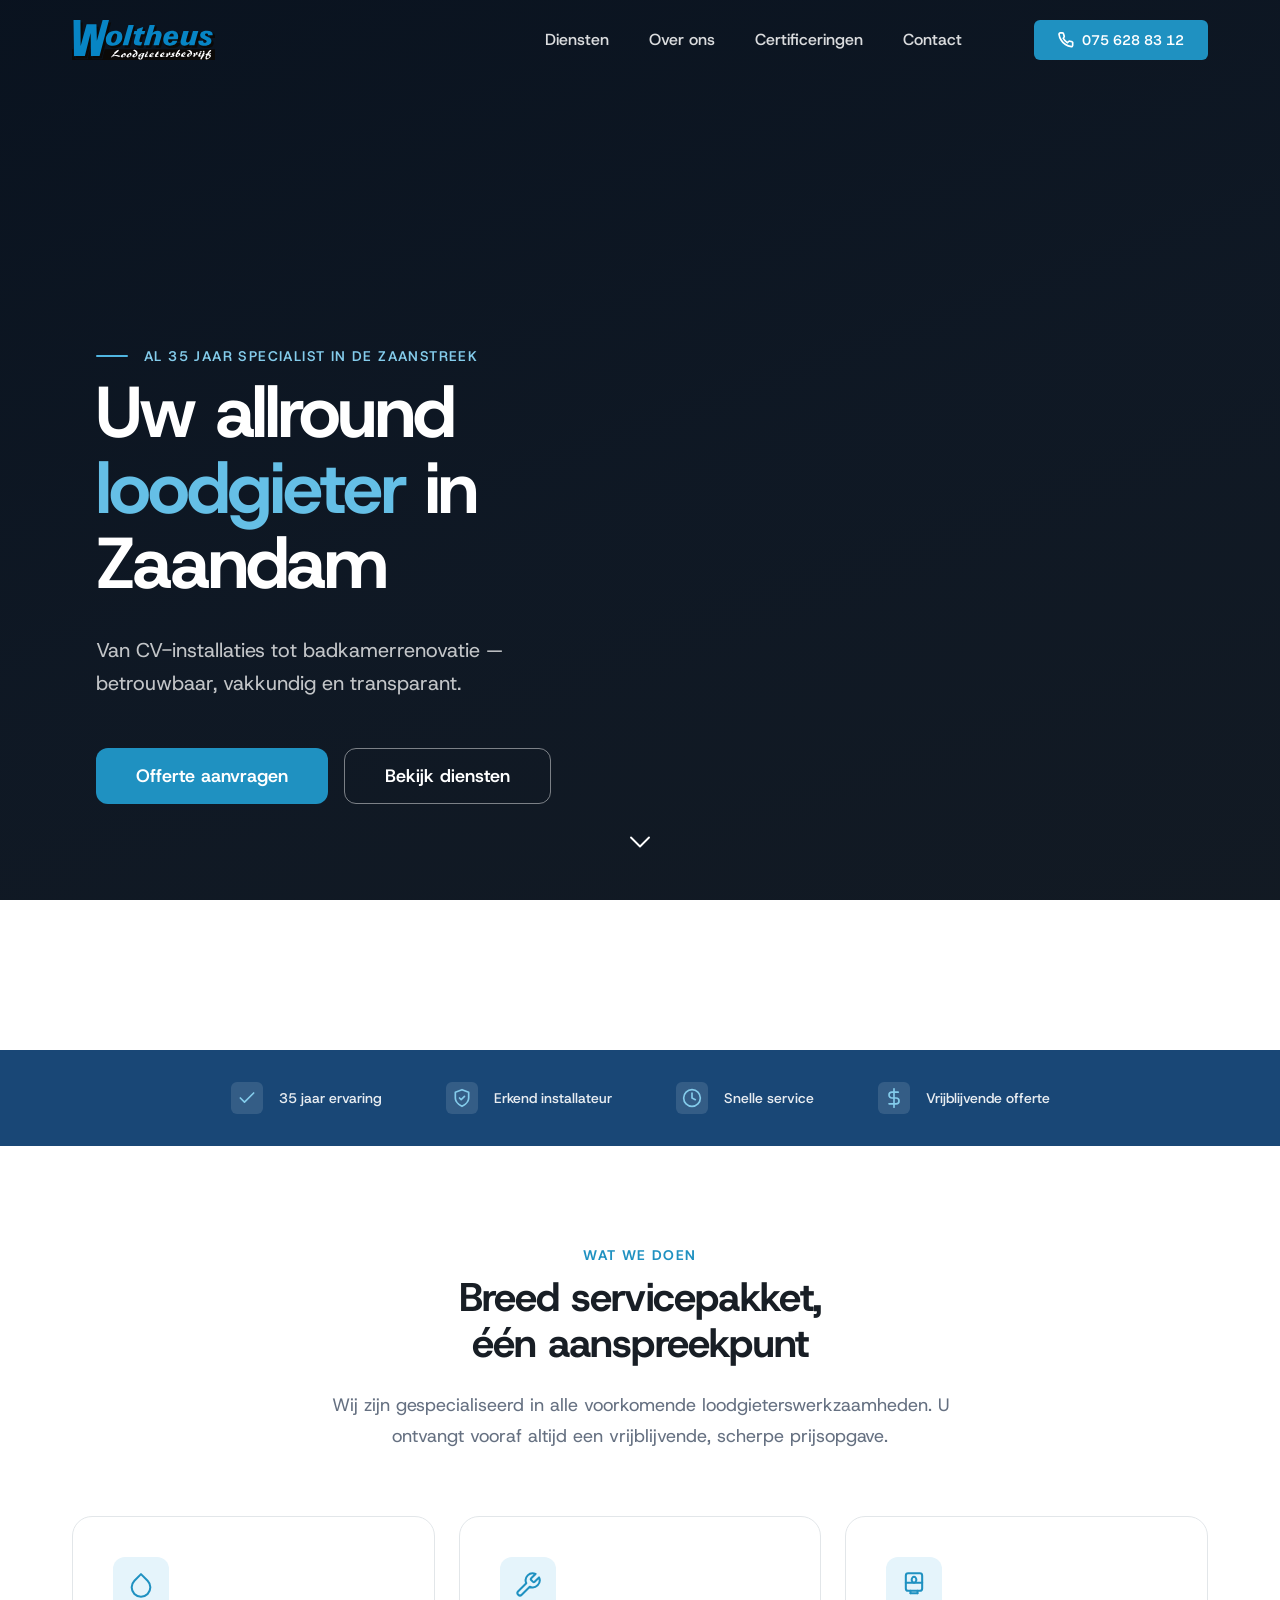
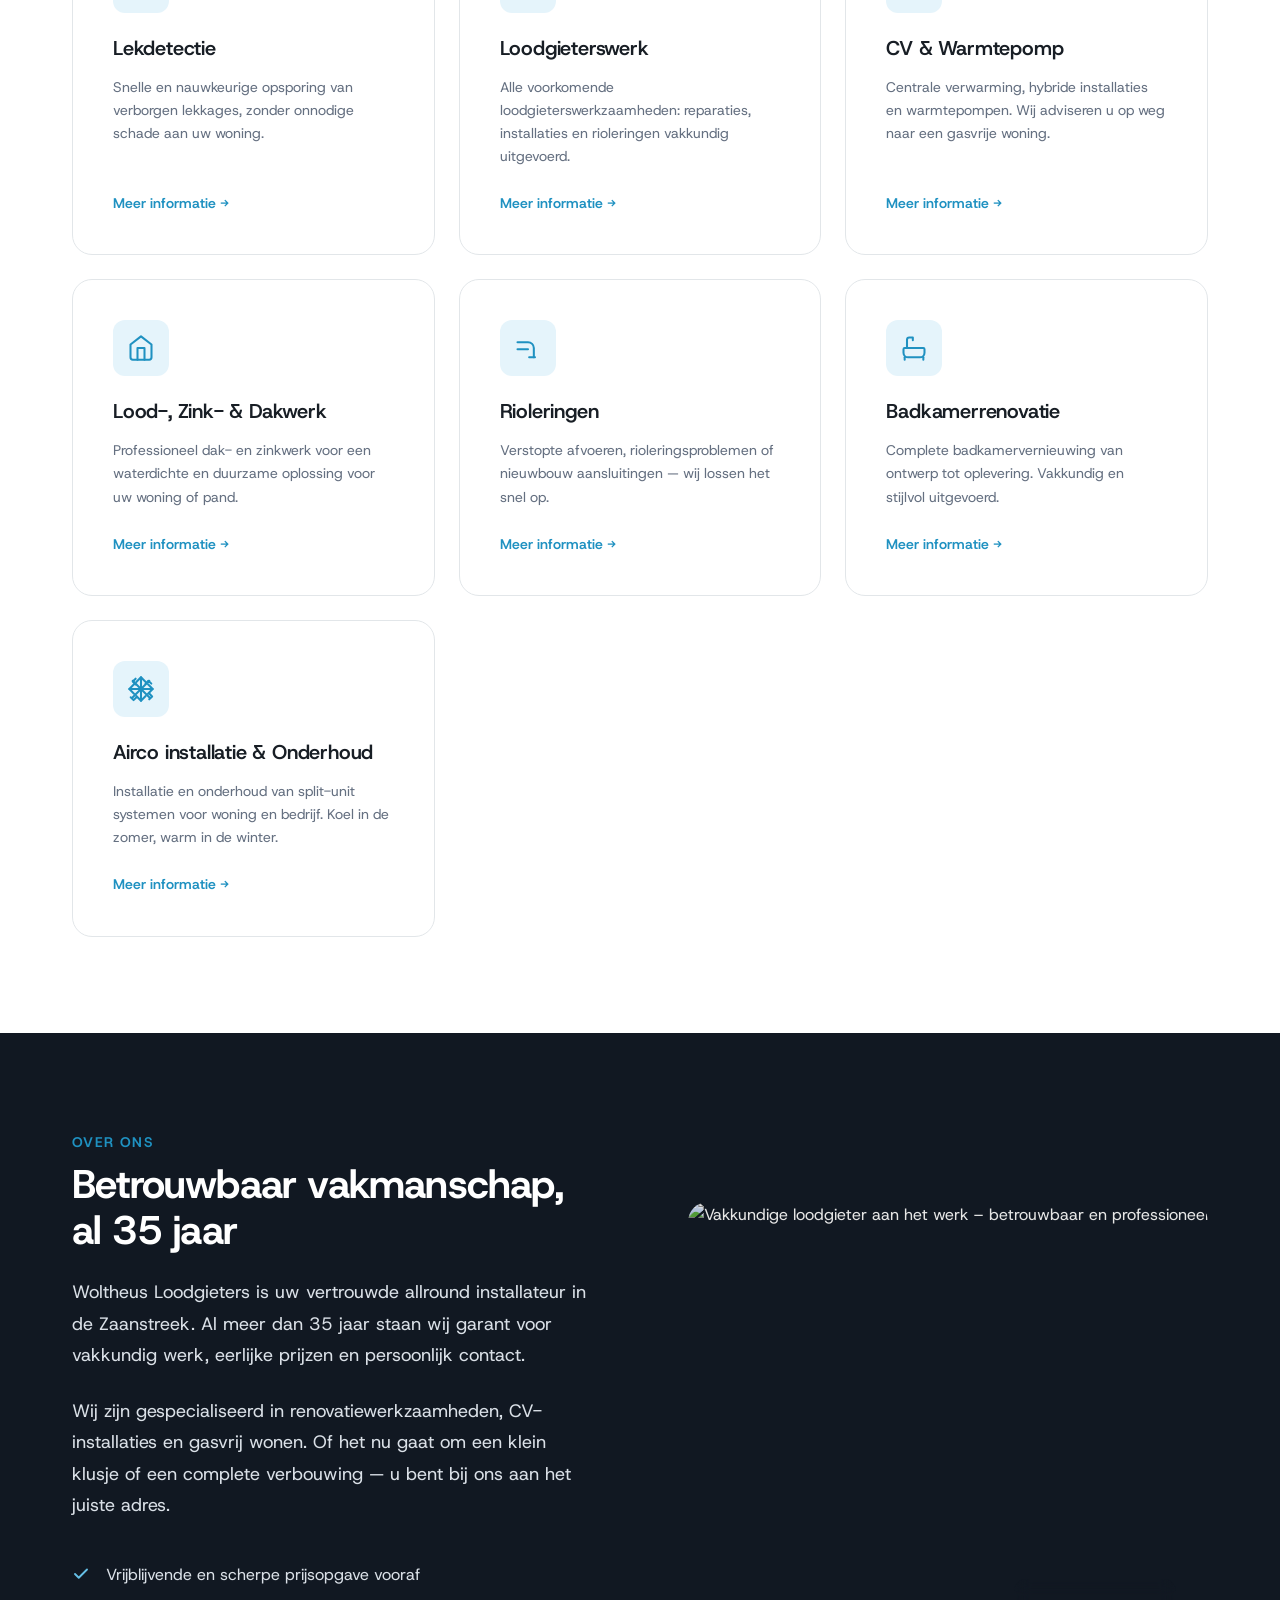
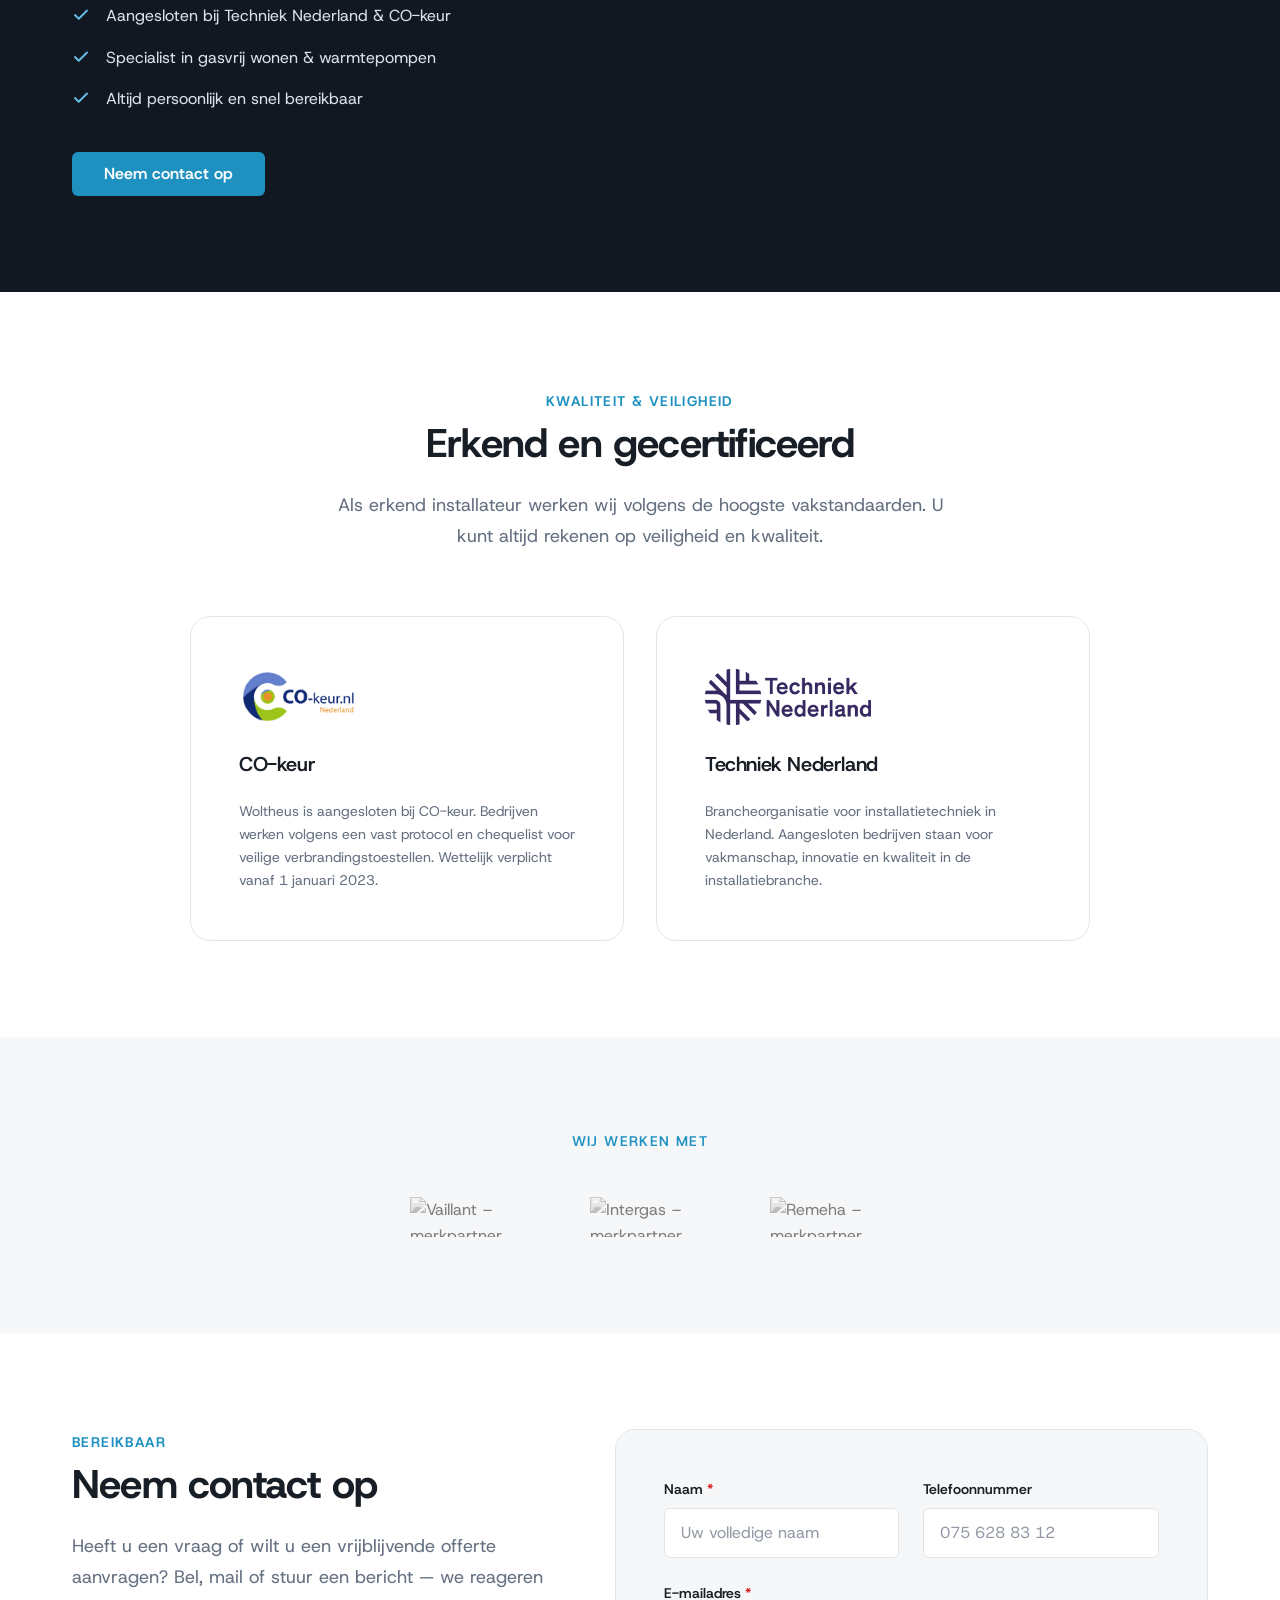
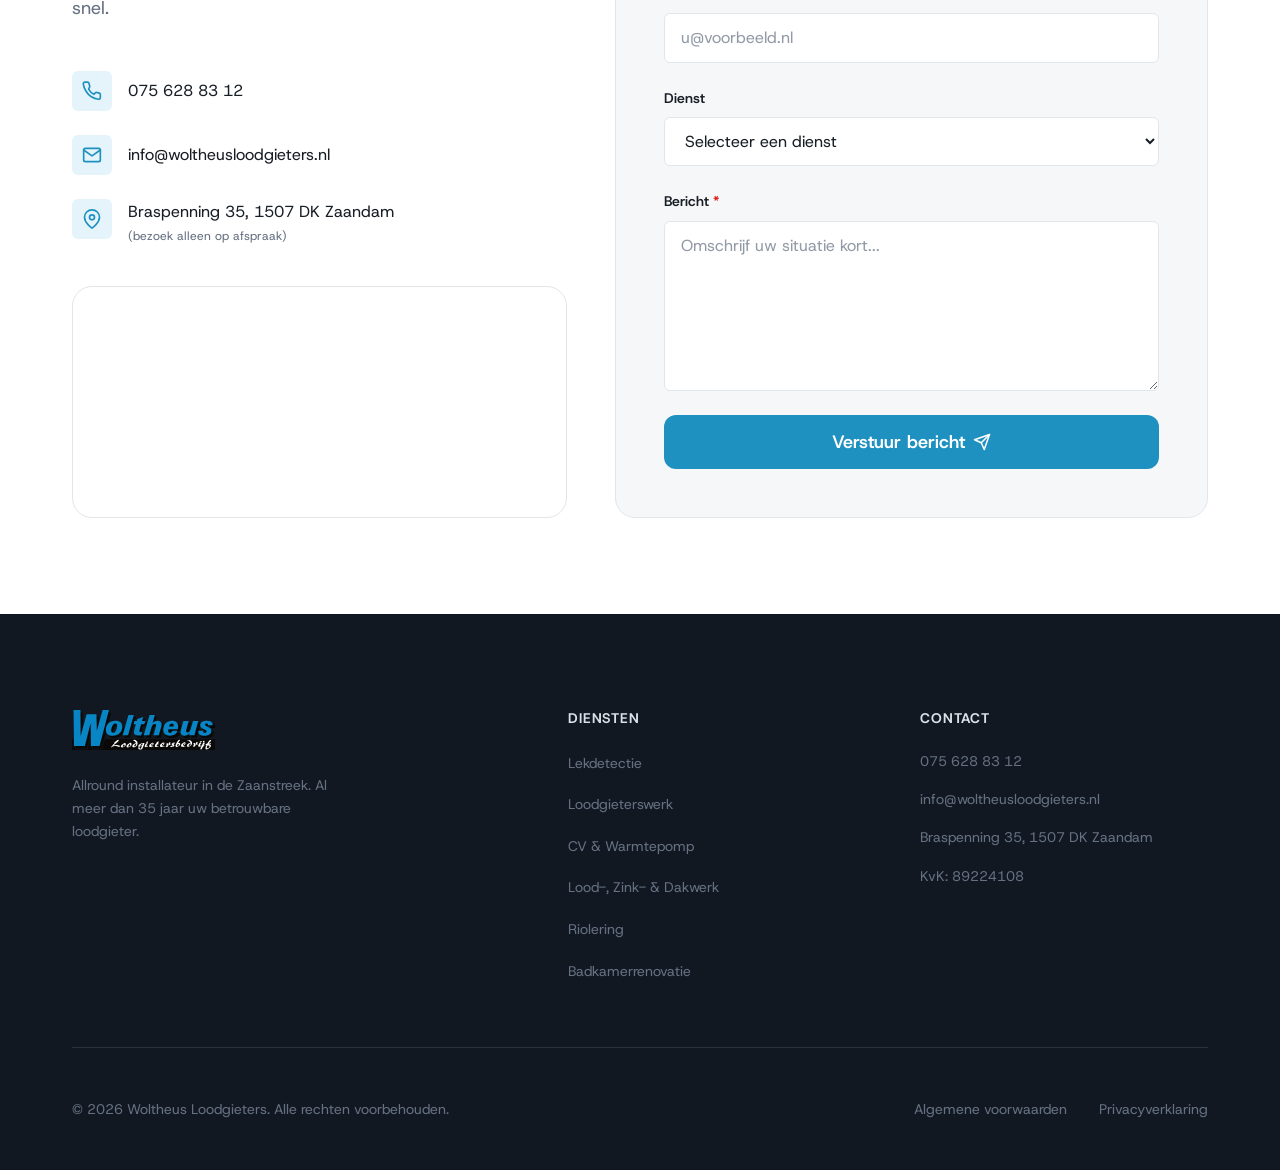
==== index.html @ 6c93f4f4 "Add files via upload" ====
<!DOCTYPE html>
<html lang="nl" dir="ltr">

<head>
  <meta charset="UTF-8" />
  <meta name="viewport" content="width=device-width, initial-scale=1.0" />
  <title>Woltheus Loodgieters – Allround installateur in de Zaanstreek</title>
  <meta name="description"
    content="Woltheus Loodgieters in Zaandam is uw vertrouwde allround loodgieter voor CV-installaties, badkamerrenovatie, lekdetectie, dakwerk en meer. Al 35 jaar actief in de Zaanstreek." />
  <meta name="keywords"
    content="loodgieter Zaandam, cv-installatie, badkamer renovatie, lekdetectie, warmtepomp, dakwerk, Zaanstreek" />

  <!-- Open Graph -->
  <meta property="og:type" content="website" />
  <meta property="og:title" content="Woltheus Loodgieters – Allround installateur in de Zaanstreek" />
  <meta property="og:description"
    content="Woltheus Loodgieters in Zaandam is uw vertrouwde allround loodgieter voor CV-installaties, badkamerrenovatie, lekdetectie, dakwerk en meer." />
  <meta property="og:url" content="https://www.woltheusloodgieters.nl/" />

  <!-- Schema.org LocalBusiness -->
  <script type="application/ld+json">
  {
    "@context": "https://schema.org",
    "@type": "Plumber",
    "@id": "https://www.woltheusloodgieters.nl/#business",
    "name": "Woltheus Loodgieters",
    "url": "https://www.woltheusloodgieters.nl",
    "telephone": "075-6288312",
    "email": "info@woltheusloodgieters.nl",
    "address": {
      "@type": "PostalAddress",
      "streetAddress": "Braspenning 35",
      "addressLocality": "Zaandam",
      "postalCode": "1507DK",
      "addressCountry": "NL"
    },
    "description": "Allround loodgieter in de Zaanstreek – CV-installaties, badkamerrenovatie, lekdetectie, dakwerk en meer.",
    "priceRange": "$$"
  }
  </script>

  <!-- Fonts: Host Grotesk (matches Framer design) -->
  <link rel="preconnect" href="https://fonts.gstatic.com" crossorigin />
  <link href="https://fonts.googleapis.com/css2?family=Host+Grotesk:wght@300;400;500;600;700&display=swap"
    rel="stylesheet" />

  <link rel="stylesheet" href="style.css" />
</head>

<body>

  <!-- ============================================================
       HEADER / NAVIGATION
  ============================================================ -->
  <header class="site-header" id="site-header" role="banner">
    <div class="header-inner container">
      <a href="/" class="header-logo" aria-label="Woltheus Loodgieters – naar de homepage">
        <img src="images/Woltheus - Logo 2026.svg" alt="Woltheus Loodgieters logo" width="160" height="48" />
      </a>

      <nav class="header-nav" id="main-nav" aria-label="Hoofdnavigatie">
        <ul role="list">
          <li><a href="#diensten">Diensten</a></li>
          <li><a href="#over">Over ons</a></li>
          <li><a href="#certificeringen">Certificeringen</a></li>
          <li><a href="#contact">Contact</a></li>
        </ul>
      </nav>

      <a href="tel:+31756288312" class="btn btn-primary header-cta" aria-label="Bel ons: 075 628 83 12">
        <svg aria-hidden="true" width="16" height="16" viewBox="0 0 24 24" fill="none" stroke="currentColor"
          stroke-width="2.5" stroke-linecap="round" stroke-linejoin="round">
          <path
            d="M22 16.92v3a2 2 0 0 1-2.18 2 19.79 19.79 0 0 1-8.63-3.07A19.5 19.5 0 0 1 4.69 12 19.79 19.79 0 0 1 1.54 3.5 2 2 0 0 1 3.5 1.32h3a2 2 0 0 1 2 1.72c.127.96.361 1.903.7 2.81a2 2 0 0 1-.45 2.11L7.91 9.69a16 16 0 0 0 6.29 6.29l1.76-1.76a2 2 0 0 1 2.11-.45c.907.339 1.85.573 2.81.7A2 2 0 0 1 22 16.92z" />
        </svg>
        075 628 83 12
      </a>

      <!-- Mobile hamburger -->
      <button class="hamburger" id="hamburger-btn" aria-label="Menu openen" aria-expanded="false"
        aria-controls="main-nav">
        <span></span><span></span><span></span>
      </button>
    </div>
  </header>

  <main id="main-content">

    <!-- ============================================================
         HERO – entire section shrinks on scroll leaving a white border
    ============================================================ -->
    <section class="hero" aria-label="Hero sectie">

      <div class="hero-sticky">
        <!--
          Everything lives in this one box.
          JS sets its inset: 0 → 128px, revealing the white .hero background.
        -->
        <div class="hero-shrink-box" id="hero-shrink-box">

          <!-- Video background -->
          <video class="hero-video" id="hero-video" autoplay muted loop playsinline preload="auto" aria-hidden="true">
            <source src="images/herosection_windmill_upscaled.mp4" type="video/mp4" />
          </video>
          <div class="hero-overlay" aria-hidden="true"></div>

          <!-- Text — absolute, 96px from bottom-left of the box -->
          <div class="hero-content">
            <p class="hero-eyebrow">Al 35 jaar specialist in de Zaanstreek</p>
            <h1 class="hero-title">
              Uw allround<br />
              <em>loodgieter</em> in<br />
              Zaandam
            </h1>
            <p class="hero-sub">
              Van CV-installaties tot badkamerrenovatie — betrouwbaar, vakkundig en transparant.
            </p>
            <div class="hero-actions">
              <a href="#contact" class="btn btn-primary btn-lg">Offerte aanvragen</a>
              <a href="#diensten" class="btn btn-ghost btn-lg">Bekijk diensten</a>
            </div>
          </div>

          <!-- Scroll indicator – plain chevron, no circle -->
          <a href="#diensten" class="hero-scroll" aria-label="Scroll naar diensten">
            <svg width="36" height="36" viewBox="0 0 24 24" fill="none" stroke="white" stroke-width="1.25"
              stroke-linecap="round" stroke-linejoin="round" aria-hidden="true">
              <polyline points="6 9 12 15 18 9" />
            </svg>
          </a>

        </div>
      </div>

    </section>

    <!-- ============================================================
         TRUST BAR
    ============================================================ -->
    <section class="trust-bar" aria-label="Kernwaarden">
      <div class="container">
        <ul class="trust-list" role="list">
          <li class="trust-item">
            <span class="trust-icon" aria-hidden="true">
              <svg width="20" height="20" viewBox="0 0 24 24" fill="none" stroke="currentColor" stroke-width="2"
                stroke-linecap="round" stroke-linejoin="round">
                <polyline points="20 6 9 17 4 12" />
              </svg>
            </span>
            <span>35 jaar ervaring</span>
          </li>
          <li class="trust-item">
            <span class="trust-icon" aria-hidden="true">
              <!-- Shield with checkmark -->
              <svg width="20" height="20" viewBox="0 0 24 24" fill="none" stroke="currentColor" stroke-width="2"
                stroke-linecap="round" stroke-linejoin="round">
                <path d="M12 22s8-4 8-10V5l-8-3-8 3v7c0 6 8 10 8 10z" />
                <polyline points="9 12 11 14 15 10" />
              </svg>
            </span>
            <span>Erkend installateur</span>
          </li>
          <li class="trust-item">
            <span class="trust-icon" aria-hidden="true">
              <svg width="20" height="20" viewBox="0 0 24 24" fill="none" stroke="currentColor" stroke-width="2"
                stroke-linecap="round" stroke-linejoin="round">
                <circle cx="12" cy="12" r="10" />
                <polyline points="12 6 12 12 16 14" />
              </svg>
            </span>
            <span>Snelle service</span>
          </li>
          <li class="trust-item">
            <span class="trust-icon" aria-hidden="true">
              <svg width="20" height="20" viewBox="0 0 24 24" fill="none" stroke="currentColor" stroke-width="2"
                stroke-linecap="round" stroke-linejoin="round">
                <line x1="12" y1="1" x2="12" y2="23" />
                <path d="M17 5H9.5a3.5 3.5 0 0 0 0 7h5a3.5 3.5 0 0 1 0 7H6" />
              </svg>
            </span>
            <span>Vrijblijvende offerte</span>
          </li>
        </ul>
      </div>
    </section>

    <!-- ============================================================
         DIENSTEN
    ============================================================ -->
    <section class="services section" id="diensten" aria-labelledby="diensten-title">
      <div class="container">
        <header class="section-header">
          <p class="section-eyebrow">Wat we doen</p>
          <h2 class="section-title" id="diensten-title">Breed servicepakket,<br />één aanspreekpunt</h2>
          <p class="section-sub">Wij zijn gespecialiseerd in alle voorkomende loodgieterswerkzaamheden. U ontvangt
            vooraf altijd een vrijblijvende, scherpe prijsopgave.</p>
        </header>

        <ul class="services-grid" role="list">

          <li class="service-card">
            <a href="diensten/lekdetectie.html" class="service-card-link" aria-label="Meer over Lekdetectie">
              <div class="service-card-icon" aria-hidden="true">
                <!-- Water droplet -->
                <svg width="28" height="28" viewBox="0 0 24 24" fill="none" stroke="currentColor" stroke-width="1.75"
                  stroke-linecap="round" stroke-linejoin="round">
                  <path d="M12 2.69l5.66 5.66a8 8 0 1 1-11.31 0z" />
                </svg>
              </div>
              <h3 class="service-card-title">Lekdetectie</h3>
              <p class="service-card-desc">Snelle en nauwkeurige opsporing van verborgen lekkages, zonder onnodige
                schade aan uw woning.</p>
              <span class="service-card-cta">Meer informatie →</span>
            </a>
          </li>

          <li class="service-card">
            <a href="diensten/loodgieterswerk.html" class="service-card-link" aria-label="Meer over Loodgieterswerk">
              <div class="service-card-icon" aria-hidden="true">
                <svg width="28" height="28" viewBox="0 0 24 24" fill="none" stroke="currentColor" stroke-width="1.75"
                  stroke-linecap="round" stroke-linejoin="round">
                  <path
                    d="M14.7 6.3a1 1 0 0 0 0 1.4l1.6 1.6a1 1 0 0 0 1.4 0l3.77-3.77a6 6 0 0 1-7.94 7.94l-6.91 6.91a2.12 2.12 0 0 1-3-3l6.91-6.91a6 6 0 0 1 7.94-7.94l-3.76 3.76z" />
                </svg>
              </div>
              <h3 class="service-card-title">Loodgieterswerk</h3>
              <p class="service-card-desc">Alle voorkomende loodgieterswerkzaamheden: reparaties, installaties en
                rioleringen vakkundig uitgevoerd.</p>
              <span class="service-card-cta">Meer informatie →</span>
            </a>
          </li>

          <li class="service-card">
            <a href="diensten/cv-warmtepomp.html" class="service-card-link" aria-label="Meer over CV en Warmtepomp">
              <div class="service-card-icon" aria-hidden="true">
                <!-- Boiler / heat pump -->
                <svg width="28" height="28" viewBox="0 0 24 24" fill="none" stroke="currentColor" stroke-width="1.75"
                  stroke-linecap="round" stroke-linejoin="round">
                  <rect x="5" y="2" width="14" height="15" rx="2" />
                  <path d="M5 10h14" />
                  <path d="M9 17v2" />
                  <path d="M15 17v2" />
                  <path d="M9 19h6" />
                  <path d="M12 5c-1.1 0-2 1.3-2 2.5S10.9 10 12 10s2-1.3 2-2.5S13.1 5 12 5z" />
                </svg>
              </div>
              <h3 class="service-card-title">CV &amp; Warmtepomp</h3>
              <p class="service-card-desc">Centrale verwarming, hybride installaties en warmtepompen. Wij adviseren u op
                weg naar een gasvrije woning.</p>
              <span class="service-card-cta">Meer informatie →</span>
            </a>
          </li>

          <li class="service-card">
            <a href="diensten/dakwerk.html" class="service-card-link" aria-label="Meer over Lood-, Zink- en Dakwerk">
              <div class="service-card-icon" aria-hidden="true">
                <svg width="28" height="28" viewBox="0 0 24 24" fill="none" stroke="currentColor" stroke-width="1.75"
                  stroke-linecap="round" stroke-linejoin="round">
                  <path d="M3 9l9-7 9 7v11a2 2 0 0 1-2 2H5a2 2 0 0 1-2-2z" />
                  <polyline points="9 22 9 12 15 12 15 22" />
                </svg>
              </div>
              <h3 class="service-card-title">Lood-, Zink- &amp; Dakwerk</h3>
              <p class="service-card-desc">Professioneel dak- en zinkwerk voor een waterdichte en duurzame oplossing
                voor uw woning of pand.</p>
              <span class="service-card-cta">Meer informatie →</span>
            </a>
          </li>

          <li class="service-card">
            <a href="diensten/riolering.html" class="service-card-link" aria-label="Meer over Rioleringen">
              <div class="service-card-icon" aria-hidden="true">
                <!-- L-shaped elbow pipe / riolering -->
                <svg width="28" height="28" viewBox="0 0 24 24" fill="none" stroke="currentColor" stroke-width="1.75"
                  stroke-linecap="round" stroke-linejoin="round">
                  <path d="M3 7h9a5 5 0 0 1 5 5v8" />
                  <path d="M3 13h9" />
                  <path d="M13 20h5" />
                </svg>
              </div>
              <h3 class="service-card-title">Rioleringen</h3>
              <p class="service-card-desc">Verstopte afvoeren, rioleringsproblemen of nieuwbouw aansluitingen — wij
                lossen het snel op.</p>
              <span class="service-card-cta">Meer informatie →</span>
            </a>
          </li>

          <li class="service-card">
            <a href="diensten/badkamerrenovatie.html" class="service-card-link"
              aria-label="Meer over Badkamerrenovatie">
              <div class="service-card-icon" aria-hidden="true">
                <svg width="28" height="28" viewBox="0 0 24 24" fill="none" stroke="currentColor" stroke-width="1.75"
                  stroke-linecap="round" stroke-linejoin="round">
                  <path d="M4 12h16a1 1 0 0 1 1 1v3a4 4 0 0 1-4 4H7a4 4 0 0 1-4-4v-3a1 1 0 0 1 1-1z" />
                  <path d="M6 12V5a2 2 0 0 1 2-2h3v2.25" />
                  <line x1="4" y1="20" x2="4" y2="22" />
                  <line x1="20" y1="20" x2="20" y2="22" />
                </svg>
              </div>
              <h3 class="service-card-title">Badkamerrenovatie</h3>
              <p class="service-card-desc">Complete badkamervernieuwing van ontwerp tot oplevering. Vakkundig en
                stijlvol uitgevoerd.</p>
              <span class="service-card-cta">Meer informatie →</span>
            </a>
          </li>

          <li class="service-card">
            <a href="diensten/airco.html" class="service-card-link"
              aria-label="Meer over Airco installatie en Onderhoud">
              <div class="service-card-icon" aria-hidden="true">
                <!-- Snowflake / airco -->
                <svg width="28" height="28" viewBox="0 0 24 24" fill="none" stroke="currentColor" stroke-width="1.75"
                  stroke-linecap="round" stroke-linejoin="round">
                  <path d="M12 2v20" />
                  <path d="m8 6 4-4 4 4" />
                  <path d="m8 18 4 4 4-4" />
                  <path d="M2 12h20" />
                  <path d="m6 8-4 4 4 4" />
                  <path d="m18 8 4 4-4 4" />
                  <path d="m4.93 4.93 14.14 14.14" />
                  <path d="m7.4 3.17-2.47 2.47 2.47 2.47" />
                  <path d="m19.07 15.89 2.47 2.47-2.47 2.47" />
                  <path d="m19.07 4.93-14.14 14.14" />
                  <path d="m20.84 7.4-2.47-2.47-2.47 2.47" />
                  <path d="m8.11 19.07-2.47 2.47-2.47-2.47" />
                </svg>
              </div>
              <h3 class="service-card-title">Airco installatie &amp; Onderhoud</h3>
              <p class="service-card-desc">Installatie en onderhoud van split-unit systemen voor woning en bedrijf. Koel
                in de zomer, warm in de winter.</p>
              <span class="service-card-cta">Meer informatie →</span>
            </a>
          </li>

        </ul>
      </div>
    </section>

    <!-- ============================================================
         OVER ONS / USP SECTION
    ============================================================ -->
    <section class="about section section--dark" id="over" aria-labelledby="over-title">
      <div class="container about-grid">
        <div class="about-content">
          <p class="section-eyebrow section-eyebrow--light">Over ons</p>
          <h2 class="section-title section-title--light" id="over-title">Betrouwbaar vakmanschap, al 35 jaar</h2>
          <p class="about-text">
            Woltheus Loodgieters is uw vertrouwde allround installateur in de Zaanstreek. Al meer dan 35 jaar staan wij
            garant voor vakkundig werk, eerlijke prijzen en persoonlijk contact.
          </p>
          <p class="about-text">
            Wij zijn gespecialiseerd in renovatiewerkzaamheden, CV-installaties en gasvrij wonen. Of het nu gaat om een
            klein klusje of een complete verbouwing — u bent bij ons aan het juiste adres.
          </p>

          <ul class="about-usp-list" role="list">
            <li>
              <svg width="18" height="18" viewBox="0 0 24 24" fill="none" stroke="currentColor" stroke-width="2.5"
                stroke-linecap="round" stroke-linejoin="round" aria-hidden="true">
                <polyline points="20 6 9 17 4 12" />
              </svg>
              Vrijblijvende en scherpe prijsopgave vooraf
            </li>
            <li>
              <svg width="18" height="18" viewBox="0 0 24 24" fill="none" stroke="currentColor" stroke-width="2.5"
                stroke-linecap="round" stroke-linejoin="round" aria-hidden="true">
                <polyline points="20 6 9 17 4 12" />
              </svg>
              Aangesloten bij Techniek Nederland & CO-keur
            </li>
            <li>
              <svg width="18" height="18" viewBox="0 0 24 24" fill="none" stroke="currentColor" stroke-width="2.5"
                stroke-linecap="round" stroke-linejoin="round" aria-hidden="true">
                <polyline points="20 6 9 17 4 12" />
              </svg>
              Specialist in gasvrij wonen & warmtepompen
            </li>
            <li>
              <svg width="18" height="18" viewBox="0 0 24 24" fill="none" stroke="currentColor" stroke-width="2.5"
                stroke-linecap="round" stroke-linejoin="round" aria-hidden="true">
                <polyline points="20 6 9 17 4 12" />
              </svg>
              Altijd persoonlijk en snel bereikbaar
            </li>
          </ul>

          <a href="#contact" class="btn btn-primary">Neem contact op</a>
        </div>

        <div class="about-image-wrap" aria-hidden="true">
          <img src="../AdobeStock_1961869581.jpeg"
            alt="Vakkundige loodgieter aan het werk – betrouwbaar en professioneel" width="600" height="600"
            loading="lazy" />
          <div class="about-badge">
            <span class="about-badge-number">35+</span>
            <span class="about-badge-label">Jaar ervaring</span>
          </div>
        </div>
      </div>
    </section>

    <!-- ============================================================
         CERTIFICERINGEN
    ============================================================ -->
    <section class="certs section" id="certificeringen" aria-labelledby="certs-title">
      <div class="container">
        <header class="section-header">
          <p class="section-eyebrow">Kwaliteit & veiligheid</p>
          <h2 class="section-title" id="certs-title">Erkend en gecertificeerd</h2>
          <p class="section-sub">Als erkend installateur werken wij volgens de hoogste vakstandaarden. U kunt altijd
            rekenen op veiligheid en kwaliteit.</p>
        </header>

        <div class="certs-grid">
          <article class="cert-card">
            <div class="cert-card-icon" aria-hidden="true">
              <img src="images/COlogo.png" alt="CO-keur certificaat logo" width="120" height="80" loading="lazy" />
            </div>
            <h3 class="cert-card-title">CO-keur</h3>
            <p class="cert-card-desc">Woltheus is aangesloten bij CO-keur. Bedrijven werken volgens een vast protocol en
              chequelist voor veilige verbrandingstoestellen. Wettelijk verplicht vanaf 1 januari 2023.</p>
          </article>

          <article class="cert-card">
            <div class="cert-card-icon" aria-hidden="true">
              <img src="images/logo_technieknl.png" alt="Techniek Nederland logo" width="120" height="80"
                loading="lazy" />
            </div>
            <h3 class="cert-card-title">Techniek Nederland</h3>
            <p class="cert-card-desc">Brancheorganisatie voor installatietechniek in Nederland. Aangesloten bedrijven
              staan voor vakmanschap, innovatie en kwaliteit in de installatiebranche.</p>
          </article>
        </div>
      </div>
    </section>

    <!-- ============================================================
         PARTNERS LOGO BAR
    ============================================================ -->
    <section class="partners section section--muted" aria-labelledby="partners-title">
      <div class="container">
        <h2 class="partners-title" id="partners-title"><span class="partners-title-accent">Wij werken met</span></h2>
        <ul class="partners-logos" role="list" aria-label="Merkpartners">
          <li>
            <img src="../Vaillant-Logo.webp" alt="Vaillant – merkpartner" width="120" height="48" loading="lazy" />
          </li>
          <li>
            <img src="../intergas-logo.png" alt="Intergas – merkpartner" width="120" height="48" loading="lazy" />
          </li>
          <li>
            <img src="../remeha-logo.jpg" alt="Remeha – merkpartner" width="120" height="48" loading="lazy" />
          </li>
        </ul>
      </div>
    </section>

    <!-- ============================================================
         CONTACT
    ============================================================ -->
    <section class="contact section" id="contact" aria-labelledby="contact-title">
      <div class="container">
        <div class="contact-grid">
          <div class="contact-left">
            <div class="contact-info">
              <p class="section-eyebrow">Bereikbaar</p>
              <h2 class="section-title" id="contact-title">Neem contact op</h2>
              <p class="contact-intro">Heeft u een vraag of wilt u een vrijblijvende offerte aanvragen? Bel, mail of
                stuur een bericht — we reageren snel.</p>

              <address class="contact-details">
                <a href="tel:+31756288312" class="contact-link" aria-label="Bel ons op 075 628 83 12">
                  <span class="contact-link-icon" aria-hidden="true">
                    <svg width="20" height="20" viewBox="0 0 24 24" fill="none" stroke="currentColor" stroke-width="2"
                      stroke-linecap="round" stroke-linejoin="round">
                      <path
                        d="M22 16.92v3a2 2 0 0 1-2.18 2 19.79 19.79 0 0 1-8.63-3.07A19.5 19.5 0 0 1 4.69 12 19.79 19.79 0 0 1 1.54 3.5 2 2 0 0 1 3.5 1.32h3a2 2 0 0 1 2 1.72c.127.96.361 1.903.7 2.81a2 2 0 0 1-.45 2.11L7.91 9.69a16 16 0 0 0 6.29 6.29l1.76-1.76a2 2 0 0 1 2.11-.45c.907.339 1.85.573 2.81.7A2 2 0 0 1 22 16.92z" />
                    </svg>
                  </span>
                  075 628 83 12
                </a>
                <a href="mailto:info@woltheusloodgieters.nl" class="contact-link">
                  <span class="contact-link-icon" aria-hidden="true">
                    <svg width="20" height="20" viewBox="0 0 24 24" fill="none" stroke="currentColor" stroke-width="2"
                      stroke-linecap="round" stroke-linejoin="round">
                      <path d="M4 4h16c1.1 0 2 .9 2 2v12c0 1.1-.9 2-2 2H4c-1.1 0-2-.9-2-2V6c0-1.1.9-2 2-2z" />
                      <polyline points="22,6 12,13 2,6" />
                    </svg>
                  </span>
                  info@woltheusloodgieters.nl
                </a>
                <div class="contact-link contact-link--address">
                  <span class="contact-link-icon" aria-hidden="true">
                    <svg width="20" height="20" viewBox="0 0 24 24" fill="none" stroke="currentColor" stroke-width="2"
                      stroke-linecap="round" stroke-linejoin="round">
                      <path d="M21 10c0 7-9 13-9 13s-9-6-9-13a9 9 0 0 1 18 0z" />
                      <circle cx="12" cy="10" r="3" />
                    </svg>
                  </span>
                  <span>Braspenning 35, 1507 DK Zaandam<br /><small>(bezoek alleen op afspraak)</small></span>
                </div>
              </address>
            </div>

            <!-- Map fills the remaining height below the info block -->
            <div class="contact-map">
              <iframe title="Woltheus Loodgieters locatie"
                src="https://www.google.com/maps/embed?pb=!1m18!1m12!1m3!1d2437.3!2d4.8177!3d52.4318!2m3!1f0!2f0!3f0!3m2!1i1024!2i768!4f13.1!3m3!1m2!1s0x0%3A0x0!2sBraspenning+35%2C+1507+DK+Zaandam!5e0!3m2!1snl!2snl!4v1700000000000!5m2!1snl!2snl"
                width="100%" height="100%" style="border:0; display:block; min-height:180px;" allowfullscreen
                loading="lazy" referrerpolicy="no-referrer-when-downgrade"></iframe>
            </div>
          </div>

          <div class="contact-form-wrap">
            <form class="contact-form" id="contact-form" action="#" method="post" novalidate
              aria-label="Contactformulier">
              <div class="form-row">
                <div class="form-group">
                  <label for="name">Naam <span aria-hidden="true">*</span></label>
                  <input type="text" id="name" name="name" autocomplete="name" required
                    placeholder="Uw volledige naam" />
                </div>
                <div class="form-group">
                  <label for="phone">Telefoonnummer</label>
                  <input type="tel" id="phone" name="phone" autocomplete="tel" placeholder="075 628 83 12" />
                </div>
              </div>
              <div class="form-group">
                <label for="email">E-mailadres <span aria-hidden="true">*</span></label>
                <input type="email" id="email" name="email" autocomplete="email" required
                  placeholder="u@voorbeeld.nl" />
              </div>
              <div class="form-group">
                <label for="service">Dienst</label>
                <select id="service" name="service">
                  <option value="">Selecteer een dienst</option>
                  <option value="lekdetectie">Lekdetectie</option>
                  <option value="loodgieterswerk">Loodgieterswerk</option>
                  <option value="verwarming">CV & Warmtepomp</option>
                  <option value="dakwerk">Lood-, Zink- & Dakwerk</option>
                  <option value="riolering">Riolering</option>
                  <option value="badkamer">Badkamerrenovatie</option>
                  <option value="airco">Airco installatie & Onderhoud</option>
                  <option value="anders">Anders</option>
                </select>
              </div>
              <div class="form-group">
                <label for="message">Bericht <span aria-hidden="true">*</span></label>
                <textarea id="message" name="message" rows="6" required
                  placeholder="Omschrijf uw situatie kort..."></textarea>
              </div>
              <button type="submit" class="btn btn-primary btn-lg btn-full" id="submit-btn">
                Verstuur bericht
                <svg aria-hidden="true" width="18" height="18" viewBox="0 0 24 24" fill="none" stroke="currentColor"
                  stroke-width="2" stroke-linecap="round" stroke-linejoin="round">
                  <line x1="22" y1="2" x2="11" y2="13" />
                  <polygon points="22 2 15 22 11 13 2 9 22 2" />
                </svg>
              </button>
            </form>
          </div>
        </div>

      </div>
    </section>

  </main>

  <!-- ============================================================
       FOOTER
  ============================================================ -->
  <footer class="site-footer" role="contentinfo">
    <div class="container">
      <div class="footer-grid">
        <div class="footer-brand">
          <a href="/" aria-label="Woltheus Loodgieters – homepage">
            <img src="images/Woltheus - Logo 2026.svg" alt="Woltheus Loodgieters" width="140" height="42"
              loading="lazy" />
          </a>
          <p class="footer-tagline">Allround installateur in de Zaanstreek. Al meer dan 35 jaar uw betrouwbare
            loodgieter.</p>
        </div>

        <nav class="footer-nav" aria-label="Footer navigatie">
          <h3 class="footer-nav-title">Diensten</h3>
          <ul role="list">
            <li><a href="#lekdetectie">Lekdetectie</a></li>
            <li><a href="#loodgieterswerk">Loodgieterswerk</a></li>
            <li><a href="#verwarming">CV & Warmtepomp</a></li>
            <li><a href="#dakwerk">Lood-, Zink- & Dakwerk</a></li>
            <li><a href="#riolering">Riolering</a></li>
            <li><a href="#badkamer">Badkamerrenovatie</a></li>
          </ul>
        </nav>

        <address class="footer-contact">
          <h3 class="footer-nav-title">Contact</h3>
          <ul role="list">
            <li>
              <a href="tel:+31756288312">075 628 83 12</a>
            </li>
            <li>
              <a href="mailto:info@woltheusloodgieters.nl">info@woltheusloodgieters.nl</a>
            </li>
            <li>Braspenning 35, 1507 DK Zaandam</li>
            <li>KvK: 89224108</li>
          </ul>
        </address>
      </div>

      <div class="footer-bottom">
        <p>&copy; <span id="year"></span> Woltheus Loodgieters. Alle rechten voorbehouden.</p>
        <nav aria-label="Juridische links">
          <ul role="list">
            <li><a href="/uploads/xpICy4kY/AVIC-2016-Techniek-Nederland.pdf">Algemene voorwaarden</a></li>
            <li><a href="/uploads/r7COFJb5/wl-pv2024.pdf">Privacyverklaring</a></li>
          </ul>
        </nav>
      </div>
    </div>
  </footer>

  <script src="main.js"></script>
</body>

</html>
---- style.css ----
/* ============================================================
   CSS CUSTOM PROPERTIES (DESIGN TOKENS)
   ============================================================ */
:root {
  /* Brand colours */
  --color-brand:          hsl(210, 65%, 28%);   /* deep navy-blue */
  --color-brand-hover:    hsl(210, 65%, 22%);
  --color-accent:         hsl(198, 72%, 44%);   /* vibrant teal-blue */
  --color-accent-hover:   hsl(198, 72%, 36%);

  /* Surface colours */
  --color-bg:             hsl(0, 0%, 100%);
  --color-bg-muted:       hsl(210, 20%, 97%);
  --color-bg-dark:        hsl(215, 35%, 10%);
  --color-bg-dark-card:   hsl(215, 30%, 14%);

  /* Text colours */
  --color-text:           hsl(215, 20%, 12%);
  --color-text-muted:     hsl(215, 12%, 45%);
  --color-text-light:     hsl(210, 20%, 88%);
  --color-text-on-dark:   hsl(0, 0%, 100%);

  /* Utility */
  --color-border:         hsl(210, 15%, 90%);
  --color-border-dark:    hsl(215, 20%, 20%);
  --color-success:        hsl(150, 60%, 40%);
  --color-warning:        hsl(40, 90%, 50%);
  --color-error:          hsl(0, 72%, 50%);

  /* Spacing (8px grid) */
  --space-1:  8px;
  --space-2:  16px;
  --space-3:  24px;
  --space-4:  32px;
  --space-5:  40px;
  --space-6:  48px;
  --space-7:  56px;
  --space-8:  64px;
  --space-10: 80px;
  --space-12: 96px;
  --space-16: 128px;

  /* Typography */
  --font-body: 'Host Grotesk', system-ui, -apple-system, sans-serif;
  --font-size-xs:   0.75rem;   /* 12px */
  --font-size-sm:   0.875rem;  /* 14px */
  --font-size-base: 1rem;      /* 16px */
  --font-size-md:   1.125rem;  /* 18px */
  --font-size-lg:   1.25rem;   /* 20px */
  --font-size-xl:   1.5rem;    /* 24px */
  --font-size-2xl:  2rem;      /* 32px */
  --font-size-3xl:  2.5rem;    /* 40px */
  --font-size-4xl:  3.25rem;   /* 52px */
  --font-size-5xl:  4.5rem;    /* 72px */

  /* Radii */
  --radius-sm:  6px;
  --radius-md:  12px;
  --radius-lg:  20px;
  --radius-xl:  32px;
  --radius-full: 9999px;

  /* Shadows */
  --shadow-sm:  0 1px 3px hsla(215, 30%, 10%, 0.08), 0 1px 2px hsla(215, 30%, 10%, 0.06);
  --shadow-md:  0 4px 16px hsla(215, 30%, 10%, 0.10), 0 2px 6px hsla(215, 30%, 10%, 0.06);
  --shadow-lg:  0 8px 32px hsla(215, 30%, 10%, 0.14), 0 4px 12px hsla(215, 30%, 10%, 0.08);
  --shadow-xl:  0 20px 60px hsla(215, 30%, 10%, 0.18);

  /* Transitions */
  --transition-fast:   150ms ease;
  --transition-base:   250ms ease;
  --transition-slow:   400ms ease;

  /* Layout */
  --max-width: 1200px;
  --header-height: 80px;
}

/* ============================================================
   REDUCED MOTION
   ============================================================ */
@media (prefers-reduced-motion: reduce) {
  *,
  *::before,
  *::after {
    animation-duration: 0.01ms !important;
    animation-iteration-count: 1 !important;
    transition-duration: 0.01ms !important;
    scroll-behavior: auto !important;
  }
}

/* ============================================================
   CSS RESET & BASE
   ============================================================ */
*, *::before, *::after {
  box-sizing: border-box;
}

html {
  scroll-behavior: smooth;
  -webkit-font-smoothing: antialiased;
  -moz-osx-font-smoothing: grayscale;
}

body {
  margin: 0;
  font-family: var(--font-body);
  font-size: var(--font-size-base);
  color: var(--color-text);
  background-color: var(--color-bg);
  line-height: 1.6;
  overflow-x: hidden;
}

h1, h2, h3, h4, h5, h6 {
  margin: 0;
  line-height: 1.15;
  font-weight: 700;
  letter-spacing: -0.02em;
}

p { margin: 0; }

ul, ol {
  list-style: none;
  margin: 0;
  padding: 0;
}

img, video {
  max-width: 100%;
  display: block;
}

a {
  color: inherit;
  text-decoration: none;
}

address { font-style: normal; }

button {
  cursor: pointer;
  border: none;
  background: none;
  font-family: inherit;
}

input, textarea, select {
  font-family: inherit;
  font-size: inherit;
}

/* ============================================================
   LAYOUT UTILITIES
   ============================================================ */
.container {
  width: 100%;
  max-width: var(--max-width);
  margin-inline: auto;
  padding-inline: var(--space-4);
}

.section {
  padding-block: var(--space-12);
}

.section--dark {
  background-color: var(--color-bg-dark);
  color: var(--color-text-on-dark);
}

.section--muted {
  background-color: var(--color-bg-muted);
}

/* ============================================================
   SECTION HEADER SHARED STYLES
   ============================================================ */
.section-header {
  text-align: center;
  max-width: 640px;
  margin-inline: auto;
  margin-bottom: var(--space-8);
}

.section-eyebrow {
  display: inline-block;
  font-size: var(--font-size-sm);
  font-weight: 600;
  letter-spacing: 0.1em;
  text-transform: uppercase;
  color: var(--color-accent);
  margin-bottom: var(--space-1);
}

.section-eyebrow--light {
  color: hsl(198, 72%, 65%);
}

.section-title {
  font-size: clamp(var(--font-size-2xl), 4vw, var(--font-size-3xl));
  margin-bottom: var(--space-3);
}

.section-title--light {
  color: var(--color-text-on-dark);
}

.section-sub {
  font-size: var(--font-size-md);
  color: var(--color-text-muted);
  line-height: 1.7;
}

/* ============================================================
   BUTTONS
   ============================================================ */
.btn {
  display: inline-flex;
  align-items: center;
  gap: var(--space-1);
  padding: 14px var(--space-4);
  border-radius: var(--radius-sm);
  font-weight: 600;
  font-size: var(--font-size-base);
  line-height: 1;
  transition: background-color var(--transition-fast),
              color var(--transition-fast),
              transform var(--transition-fast),
              box-shadow var(--transition-fast);
  text-decoration: none;
  white-space: nowrap;
}

@media (prefers-reduced-motion: no-preference) {
  .btn:hover {
    transform: translateY(-1px);
  }
  .btn:active {
    transform: translateY(0);
  }
}

.btn-primary {
  background-color: var(--color-accent);
  color: var(--color-text-on-dark);
}

.btn-primary:hover {
  background-color: var(--color-accent-hover);
  box-shadow: var(--shadow-md);
}

.btn-ghost {
  background-color: transparent;
  color: var(--color-text-on-dark);
  border: 1.5px solid rgba(255, 255, 255, 0.45);
}

.btn-ghost:hover {
  background-color: rgba(255, 255, 255, 0.12);
  border-color: rgba(255, 255, 255, 0.7);
}

.btn-lg {
  padding: 18px var(--space-5);
  font-size: var(--font-size-md);
  border-radius: var(--radius-md);
}

.btn-full {
  width: 100%;
  justify-content: center;
}

/* ============================================================
   HEADER
   ============================================================ */
.site-header {
  position: fixed;
  top: 0;
  left: 0;
  right: 0;
  z-index: 100;
  height: var(--header-height);
  display: flex;
  align-items: center;
  background-color: transparent;
  /* Animate hide/show + background colour change */
  transition: transform 0.38s cubic-bezier(0.4, 0, 0.2, 1),
              background-color var(--transition-slow),
              box-shadow var(--transition-slow);
}

/* Slide fully out of view when user scrolls DOWN */
.site-header.header--hidden {
  transform: translateY(-100%);
}

/* Slide back in with white background when user scrolls UP */
.site-header.header--light {
  background-color: var(--color-bg);
  box-shadow: var(--shadow-sm);
}

.site-header.header--light .header-nav a {
  color: var(--color-text-muted);
}

.site-header.header--light .header-nav a:hover {
  color: var(--color-text);
  background-color: var(--color-bg-muted);
}

.site-header.header--light .hamburger span {
  background-color: var(--color-text);
}

/* Logo remains visible in both states (SVG adapts) */

.header-inner {
  display: flex;
  align-items: center;
  gap: var(--space-4);
}

.header-logo img {
  height: 40px;
  width: auto;
}

.header-nav {
  margin-left: auto;
}

.header-nav ul {
  display: flex;
  align-items: center;
  gap: var(--space-1);
}

.header-nav a {
  display: block;
  padding: var(--space-1) var(--space-2);
  font-size: var(--font-size-base);
  font-weight: 500;
  color: rgba(255, 255, 255, 0.85);
  border-radius: var(--radius-sm);
  transition: color var(--transition-fast), background-color var(--transition-fast);
}

.header-nav a:hover {
  color: var(--color-text-on-dark);
  background-color: rgba(255, 255, 255, 0.08);
}

.header-cta {
  margin-left: var(--space-3);
  padding: 12px var(--space-3);
  font-size: var(--font-size-sm);
}

/* Hamburger */
.hamburger {
  display: none;
  flex-direction: column;
  gap: 5px;
  padding: var(--space-1);
  margin-left: auto;
}

.hamburger span {
  display: block;
  width: 22px;
  height: 2px;
  background-color: var(--color-text-on-dark);
  border-radius: var(--radius-full);
  transition: transform var(--transition-base), opacity var(--transition-base);
}

.hamburger[aria-expanded="true"] span:nth-child(1) {
  transform: translateY(7px) rotate(45deg);
}
.hamburger[aria-expanded="true"] span:nth-child(2) {
  opacity: 0;
}
.hamburger[aria-expanded="true"] span:nth-child(3) {
  transform: translateY(-7px) rotate(-45deg);
}

/* ============================================================
   HERO
   ============================================================ */

/*
  Architecture:
  .hero (200vh, white bg) ← white bg is the "border" that appears
    └── .hero-sticky (sticky, 100vh, transparent)
          └── .hero-shrink-box (absolute, inset grows 0→128px via JS)
                ├── .hero-video (fills the box absolutely)
                ├── .hero-overlay
                ├── .hero-content (absolute bottom:96px left:96px)
                └── .hero-scroll (absolute, centered bottom)
*/
.hero {
  position: relative;
  height: calc(100vh + 150px); /* matches shrinkOver in main.js */
  /* White shows as the surrounding "border" when box shrinks */
  background-color: var(--color-bg);
}

.hero-sticky {
  position: sticky;
  top: 0;
  height: 100vh;
}

/*
  The single box that shrinks. JS updates:
    inset: 0px  →  128px
    border-radius: 0  →  16px
*/
.hero-shrink-box {
  position: absolute;
  inset: 0;
  overflow: hidden;
  border-radius: 0;
  background-color: hsl(215, 25%, 8%);
  color: var(--color-text-on-dark);
  will-change: inset, border-radius;
}

.hero-video {
  position: absolute;
  inset: 0;
  width: 100%;
  height: 100%;
  object-fit: cover;
  /* Shift down so more of the tap is visible */
  object-position: center top;
  /* Scale up to fill any side gaps */
  transform: scale(1.02);
  transform-origin: center center;
}

.hero-overlay {
  position: absolute;
  inset: 0;
  background: linear-gradient(
    160deg,
    hsla(215, 60%, 8%, 0.82) 0%,
    hsla(215, 50%, 12%, 0.55) 55%,
    hsla(215, 40%, 16%, 0.32) 100%
  );
}

/* Text: pinned to the bottom-left corner of the shrink box */
.hero-content {
  position: absolute;
  bottom: 96px;
  left: 96px;
  /* 40% of the hero width */
  width: 40%;
  max-width: 820px;
  z-index: 1;
}

.section-eyebrow {
  display: inline-flex;
  align-items: center;
  gap: var(--space-2);
  font-size: var(--font-size-sm);
  font-weight: 700;
  letter-spacing: 0.1em;
  text-transform: uppercase;
  color: var(--color-accent);
  margin-bottom: var(--space-1); /* consistent 8px gap to heading below */
}

/* Hero variant of eyebrow (light coloured for dark bg) */
.hero-eyebrow {
  display: inline-flex;
  align-items: center;
  gap: var(--space-2);
  font-size: var(--font-size-sm);
  font-weight: 600;
  letter-spacing: 0.1em;
  text-transform: uppercase;
  color: hsl(198, 72%, 72%);
  margin-bottom: var(--space-1);
}

.hero-eyebrow::before {
  content: '';
  display: block;
  width: 32px;
  height: 2px;
  background-color: hsl(198, 72%, 60%);
  border-radius: var(--radius-full);
}

.hero-title {
  font-size: clamp(var(--font-size-3xl), 7vw, var(--font-size-5xl));
  font-weight: 700;
  line-height: 1.05;
  letter-spacing: -0.03em;
  margin-bottom: var(--space-4);
  color: var(--color-text-on-dark);
}

.hero-title em {
  font-style: normal;
  color: hsl(198, 72%, 65%);
}

.hero-sub {
  font-size: clamp(var(--font-size-base), 2vw, var(--font-size-lg));
  color: rgba(255, 255, 255, 0.75);
  max-width: 560px;
  line-height: 1.65;
  margin-bottom: var(--space-6);
}

.hero-actions {
  display: flex;
  flex-wrap: wrap;
  gap: var(--space-2);
}

/* Scroll arrow – bare white chevron, centred at the bottom of the box */
.hero-scroll {
  position: absolute;
  bottom: var(--space-5);
  left: 50%;
  transform: translateX(-50%);
  z-index: 1;
  display: flex;
  align-items: center;
  justify-content: center;
  color: rgba(255, 255, 255, 0.9);
  transition: opacity var(--transition-fast);
}

.hero-scroll:hover {
  opacity: 0.7;
}

@media (prefers-reduced-motion: no-preference) {
  .hero-scroll svg {
    animation: bounce 2s ease-in-out infinite;
  }

  @keyframes bounce {
    0%, 100% { transform: translateY(0); }
    50%       { transform: translateY(6px); }
  }
}

/* ============================================================
   TRUST BAR
   ============================================================ */
.trust-bar {
  background-color: var(--color-brand);
  padding-block: var(--space-4);
  position: relative;
  z-index: 2;
}

.trust-list {
  display: flex;
  flex-wrap: wrap;
  justify-content: center;
  gap: var(--space-5) var(--space-8);
}

.trust-item {
  display: flex;
  align-items: center;
  gap: var(--space-2);
  color: rgba(255, 255, 255, 0.9);
  font-size: var(--font-size-sm);
  font-weight: 500;
}

.trust-icon {
  display: flex;
  align-items: center;
  justify-content: center;
  width: 32px;
  height: 32px;
  background-color: rgba(255, 255, 255, 0.12);
  border-radius: var(--radius-sm);
  color: hsl(198, 72%, 72%);
  flex-shrink: 0;
}

/* ============================================================
   SERVICES
   ============================================================ */
.services-grid {
  display: grid;
  grid-template-columns: repeat(3, 1fr);
  gap: var(--space-3);
}

.service-card {
  background-color: var(--color-bg);
  border: 1.5px solid var(--color-border);
  border-radius: var(--radius-lg);
  padding: var(--space-5);
  transition: border-color var(--transition-base),
              box-shadow var(--transition-base),
              transform var(--transition-base);
}

@media (prefers-reduced-motion: no-preference) {
  .service-card:hover {
    border-color: var(--color-accent);
    box-shadow: var(--shadow-lg);
    transform: translateY(-4px);
  }
}

.service-card-icon {
  display: flex;
  align-items: center;
  justify-content: center;
  width: 56px;
  height: 56px;
  background-color: hsl(198, 72%, 94%);
  border-radius: var(--radius-md);
  color: var(--color-accent);
  margin-bottom: var(--space-3);
  transition: background-color var(--transition-fast), color var(--transition-fast);
}

.service-card:hover .service-card-icon {
  background-color: var(--color-accent);
  color: var(--color-text-on-dark);
}

.service-card-title {
  font-size: var(--font-size-lg);
  font-weight: 600;
  margin-bottom: var(--space-2);
  letter-spacing: -0.01em;
}

.service-card-desc {
  font-size: var(--font-size-sm);
  color: var(--color-text-muted);
  line-height: 1.65;
  flex: 1; /* push CTA to bottom */
}

/* Clickable link wrapper inside each card */
.service-card-link {
  display: flex;
  flex-direction: column;
  height: 100%;
  text-decoration: none;
  color: inherit;
}

.service-card-cta {
  display: inline-block;
  margin-top: var(--space-3);
  font-size: var(--font-size-sm);
  font-weight: 600;
  color: var(--color-accent);
  transition: color var(--transition-fast), letter-spacing var(--transition-fast);
}

.service-card:hover .service-card-cta {
  color: var(--color-accent-hover);
  letter-spacing: 0.02em;
}

/* ============================================================
   ABOUT
   ============================================================ */
.about-grid {
  display: grid;
  grid-template-columns: 1fr 1fr;
  gap: var(--space-12);
  align-items: center;
}

.about-content .section-eyebrow,
.about-content .section-title {
  text-align: left;
}

.about-text {
  font-size: var(--font-size-md);
  color: var(--color-text-light);
  line-height: 1.75;
  margin-bottom: var(--space-3);
}

.about-usp-list {
  margin: var(--space-5) 0;
  display: flex;
  flex-direction: column;
  gap: var(--space-2);
}

.about-usp-list li {
  display: flex;
  align-items: flex-start;
  gap: var(--space-2);
  font-size: var(--font-size-base);
  color: var(--color-text-light);
}

.about-usp-list li svg {
  flex-shrink: 0;
  margin-top: 3px;
  color: hsl(198, 72%, 65%);
}

.about-image-wrap {
  position: relative;
}

.about-image-wrap img {
  width: 100%;
  height: 520px;
  object-fit: cover;
  border-radius: var(--radius-lg);
  filter: brightness(0.9) saturate(0.95);
}

.about-badge {
  position: absolute;
  bottom: var(--space-4);
  right: var(--space-4);
  background-color: var(--color-accent);
  color: var(--color-text-on-dark);
  border-radius: var(--radius-md);
  padding: var(--space-3) var(--space-4);
  text-align: center;
  backdrop-filter: blur(8px);
  box-shadow: var(--shadow-lg);
}

.about-badge-number {
  display: block;
  font-size: var(--font-size-3xl);
  font-weight: 700;
  line-height: 1;
  letter-spacing: -0.03em;
}

.about-badge-label {
  display: block;
  font-size: var(--font-size-xs);
  font-weight: 600;
  letter-spacing: 0.05em;
  text-transform: uppercase;
  opacity: 0.85;
  margin-top: 4px;
}

/* ============================================================
   CERTIFICATIONS
   ============================================================ */
.certs-grid {
  display: grid;
  grid-template-columns: 1fr 1fr;
  gap: var(--space-4);
  max-width: 900px;
  margin-inline: auto;
}

.cert-card {
  background-color: var(--color-bg);
  border: 1.5px solid var(--color-border);
  border-radius: var(--radius-lg);
  padding: var(--space-6);
  display: flex;
  flex-direction: column;
  gap: var(--space-3);
  transition: box-shadow var(--transition-base), border-color var(--transition-base);
}

@media (prefers-reduced-motion: no-preference) {
  .cert-card:hover {
    box-shadow: var(--shadow-md);
    border-color: var(--color-accent);
  }
}

.cert-card-icon {
  display: flex;
  align-items: center;
  height: 64px;
}

.cert-card-icon img {
  max-height: 56px;
  width: auto;
  object-fit: contain;
}

.cert-card-title {
  font-size: var(--font-size-lg);
  font-weight: 600;
  color: var(--color-text);
}

.cert-card-desc {
  font-size: var(--font-size-sm);
  color: var(--color-text-muted);
  line-height: 1.65;
}

/* ============================================================
   PARTNERS
   ============================================================ */
.partners-title {
  font-size: var(--font-size-sm);
  font-weight: 600;
  letter-spacing: 0.1em;
  text-transform: uppercase;
  color: var(--color-text-muted);
  text-align: center;
  margin-bottom: var(--space-6);
}

.partners-logos {
  display: flex;
  flex-wrap: wrap;
  align-items: center;
  justify-content: center;
  gap: var(--space-8) var(--space-10);
}

.partners-logos li img {
  height: 40px;
  width: auto;
  object-fit: contain;
  filter: grayscale(1) opacity(0.55);
  transition: filter var(--transition-base);
}

.partners-logos li img:hover {
  filter: grayscale(0) opacity(1);
}

/* Partners title accent colour */
.partners-title-accent {
  color: var(--color-accent);
}

/* ============================================================
   CONTACT
   ============================================================ */
/* Contact: info left, form right — map fills remaining height below info */
.contact-grid {
  display: grid;
  grid-template-columns: 1fr 1.2fr;
  gap: var(--space-6);
  align-items: stretch; /* both columns share same height */
}

/* Left column stacks info on top, map fills the rest */
.contact-left {
  display: flex;
  flex-direction: column;
}

.contact-intro {
  font-size: var(--font-size-md);
  color: var(--color-text-muted);
  line-height: 1.7;
  margin-bottom: var(--space-6);
}

.contact-details {
  display: flex;
  flex-direction: column;
  gap: var(--space-3);
}

.contact-link {
  display: flex;
  align-items: center; /* vertically centre text with the icon */
  gap: var(--space-2);
  font-size: var(--font-size-base);
  color: var(--color-text);
  transition: color var(--transition-fast);
  font-style: normal;
}

.contact-link:hover {
  color: var(--color-accent);
}

.contact-link-icon {
  display: flex;
  align-items: center;
  justify-content: center;
  width: 40px;
  height: 40px;
  background-color: hsl(198, 72%, 94%);
  border-radius: var(--radius-sm);
  color: var(--color-accent);
  flex-shrink: 0;
  transition: background-color var(--transition-fast), color var(--transition-fast);
}

.contact-link:hover .contact-link-icon {
  background-color: var(--color-accent);
  color: var(--color-text-on-dark);
}

.contact-link--address {
  align-items: flex-start; /* address wraps so keep top-aligned */
  color: var(--color-text);
}

.contact-link--address small {
  display: block;
  font-size: var(--font-size-xs);
  color: var(--color-text-muted);
  margin-top: 2px;
}

/* Google Maps embed – fills remaining height in left column */
.contact-map {
  flex: 1;              /* grow to fill space left by contact-info */
  margin-top: var(--space-5);
  border: 1.5px solid var(--color-border);
  border-radius: var(--radius-lg);
  overflow: hidden;
  min-height: 180px;
}

.contact-map iframe {
  width: 100%;
  height: 100%;
  display: block;
  border: 0;
}

/* Form */
.contact-form-wrap {
  background-color: var(--color-bg-muted);
  border: 1.5px solid var(--color-border);
  border-radius: var(--radius-lg);
  padding: var(--space-6);
}

.contact-form {
  display: flex;
  flex-direction: column;
  gap: var(--space-3);
}

.form-row {
  display: grid;
  grid-template-columns: 1fr 1fr;
  gap: var(--space-3);
}

.form-group {
  display: flex;
  flex-direction: column;
  gap: var(--space-1);
}

.form-group label {
  font-size: var(--font-size-sm);
  font-weight: 600;
  color: var(--color-text);
}

.form-group label span {
  color: var(--color-error);
}

.form-group input,
.form-group textarea,
.form-group select {
  padding: 12px var(--space-2);
  border: 1.5px solid var(--color-border);
  border-radius: var(--radius-sm);
  background-color: var(--color-bg);
  color: var(--color-text);
  font-size: var(--font-size-base);
  line-height: 1.5;
  transition: border-color var(--transition-fast), box-shadow var(--transition-fast);
  outline: none;
  width: 100%;
}

.form-group input:focus,
.form-group textarea:focus,
.form-group select:focus {
  border-color: var(--color-accent);
  box-shadow: 0 0 0 3px hsl(198, 72%, 44%, 0.15);
}

.form-group input::placeholder,
.form-group textarea::placeholder {
  color: var(--color-text-muted);
  opacity: 0.7;
}

.form-group textarea {
  resize: vertical;
  min-height: 120px;
}

/* ============================================================
   FOOTER
   ============================================================ */
.site-footer {
  background-color: var(--color-bg-dark);
  color: var(--color-text-light);
  padding-block: var(--space-12) var(--space-6);
}

.footer-grid {
  display: grid;
  grid-template-columns: 1.5fr 1fr 1fr;
  gap: var(--space-8);
  padding-bottom: var(--space-8);
  border-bottom: 1px solid var(--color-border-dark);
  margin-bottom: var(--space-6);
}

.footer-brand img {
  height: 40px;
  width: auto;
  margin-bottom: var(--space-3);
}

.footer-tagline {
  font-size: var(--font-size-sm);
  color: var(--color-text-muted);
  line-height: 1.65;
  max-width: 280px;
}

.footer-nav-title {
  font-size: var(--font-size-sm);
  font-weight: 700;
  letter-spacing: 0.06em;
  text-transform: uppercase;
  color: var(--color-text-light);
  margin-bottom: var(--space-3);
}

.footer-nav ul,
.footer-contact ul {
  display: flex;
  flex-direction: column;
  gap: var(--space-2);
}

.footer-nav a,
.footer-contact a {
  font-size: var(--font-size-sm);
  color: var(--color-text-muted);
  transition: color var(--transition-fast);
}

.footer-nav a:hover,
.footer-contact a:hover {
  color: var(--color-text-light);
}

.footer-contact li {
  font-size: var(--font-size-sm);
  color: var(--color-text-muted);
}

.footer-bottom {
  display: flex;
  align-items: center;
  justify-content: space-between;
  gap: var(--space-4);
  flex-wrap: wrap;
}

.footer-bottom p {
  font-size: var(--font-size-sm);
  color: var(--color-text-muted);
}

.footer-bottom nav ul {
  display: flex;
  gap: var(--space-4);
}

.footer-bottom a {
  font-size: var(--font-size-sm);
  color: var(--color-text-muted);
  transition: color var(--transition-fast);
}

.footer-bottom a:hover {
  color: var(--color-text-light);
}

/* ============================================================
   SCROLL REVEAL ANIMATION
   ============================================================ */
@media (prefers-reduced-motion: no-preference) {
  .reveal {
    opacity: 0;
    transform: translateY(24px);
    transition: opacity 0.55s ease, transform 0.55s ease;
  }

  .reveal.visible {
    opacity: 1;
    transform: translateY(0);
  }

  .reveal-delay-1 { transition-delay: 100ms; }
  .reveal-delay-2 { transition-delay: 200ms; }
  .reveal-delay-3 { transition-delay: 300ms; }
  .reveal-delay-4 { transition-delay: 400ms; }
  .reveal-delay-5 { transition-delay: 500ms; }
}

/* ============================================================
   RESPONSIVE – TABLET (≤ 900px)
   ============================================================ */
@media (max-width: 900px) {
  :root {
    --header-height: 64px;
  }

  .services-grid {
    grid-template-columns: repeat(2, 1fr);
  }

  .about-grid {
    grid-template-columns: 1fr;
    gap: var(--space-8);
  }

  .about-image-wrap img {
    height: 380px;
  }

  .certs-grid {
    grid-template-columns: 1fr;
  }

  .contact-grid {
    grid-template-columns: 1fr;
    gap: var(--space-8);
  }

  .footer-grid {
    grid-template-columns: 1fr 1fr;
  }

  .footer-brand {
    grid-column: 1 / -1;
  }
}

/* ============================================================
   RESPONSIVE – MOBILE (≤ 640px)
   ============================================================ */
@media (max-width: 640px) {
  .section {
    padding-block: var(--space-10);
  }

  .services-grid {
    grid-template-columns: 1fr;
  }

  .header-nav {
    display: none;
    position: fixed;
    top: var(--header-height);
    left: 0;
    right: 0;
    bottom: 0;
    background-color: hsla(215, 50%, 8%, 0.97);
    backdrop-filter: blur(16px);
    -webkit-backdrop-filter: blur(16px);
    padding: var(--space-6) var(--space-4);
    overflow-y: auto;
    z-index: 99;
  }

  .header-nav.open {
    display: block;
  }

  .header-nav ul {
    flex-direction: column;
    gap: var(--space-1);
  }

  .header-nav a {
    font-size: var(--font-size-xl);
    padding: var(--space-2);
  }

  .header-cta {
    display: none;
  }

  .hamburger {
    display: flex;
    margin-left: auto;
  }

  .hero-title {
    font-size: clamp(var(--font-size-2xl), 10vw, var(--font-size-3xl));
  }

  .hero-actions {
    flex-direction: column;
  }

  .hero-actions .btn {
    width: 100%;
    justify-content: center;
  }

  .form-row {
    grid-template-columns: 1fr;
  }

  .footer-grid {
    grid-template-columns: 1fr;
    gap: var(--space-6);
  }

  .footer-bottom {
    flex-direction: column;
    align-items: flex-start;
    gap: var(--space-2);
  }
}
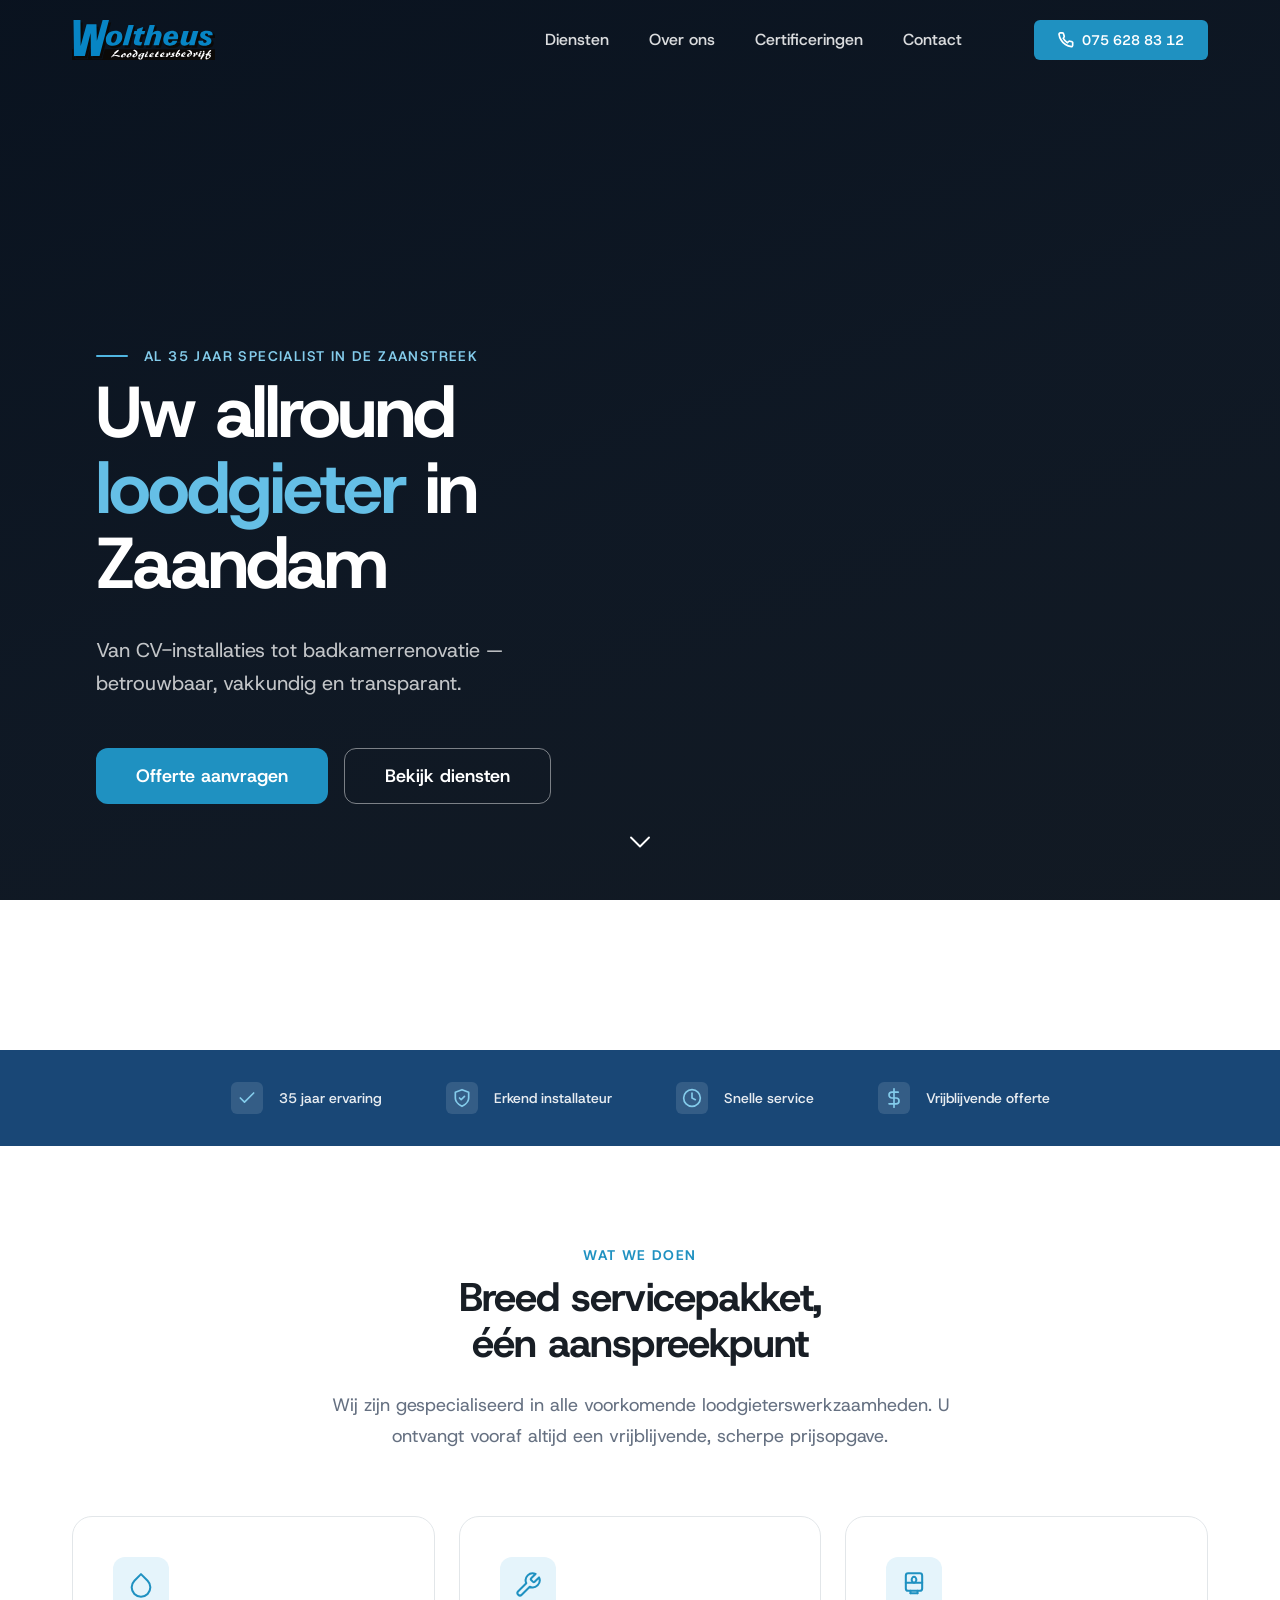
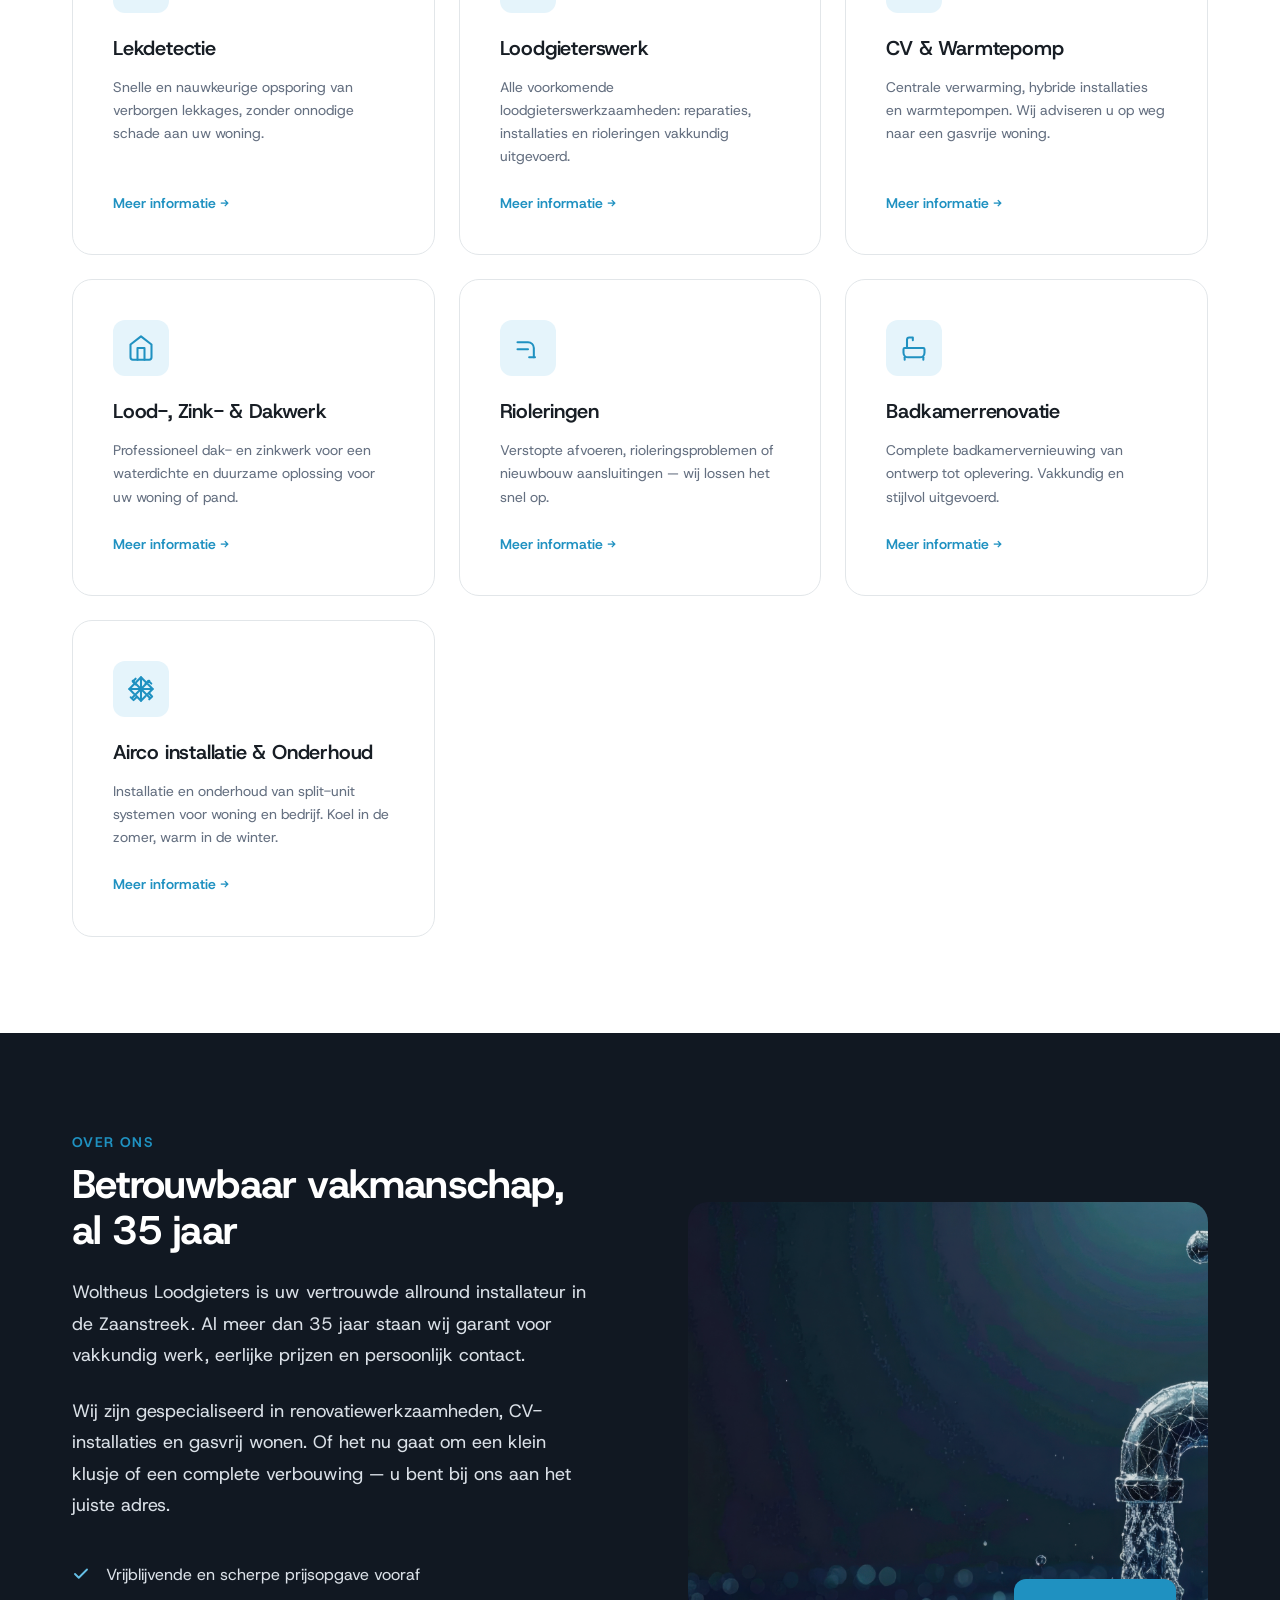
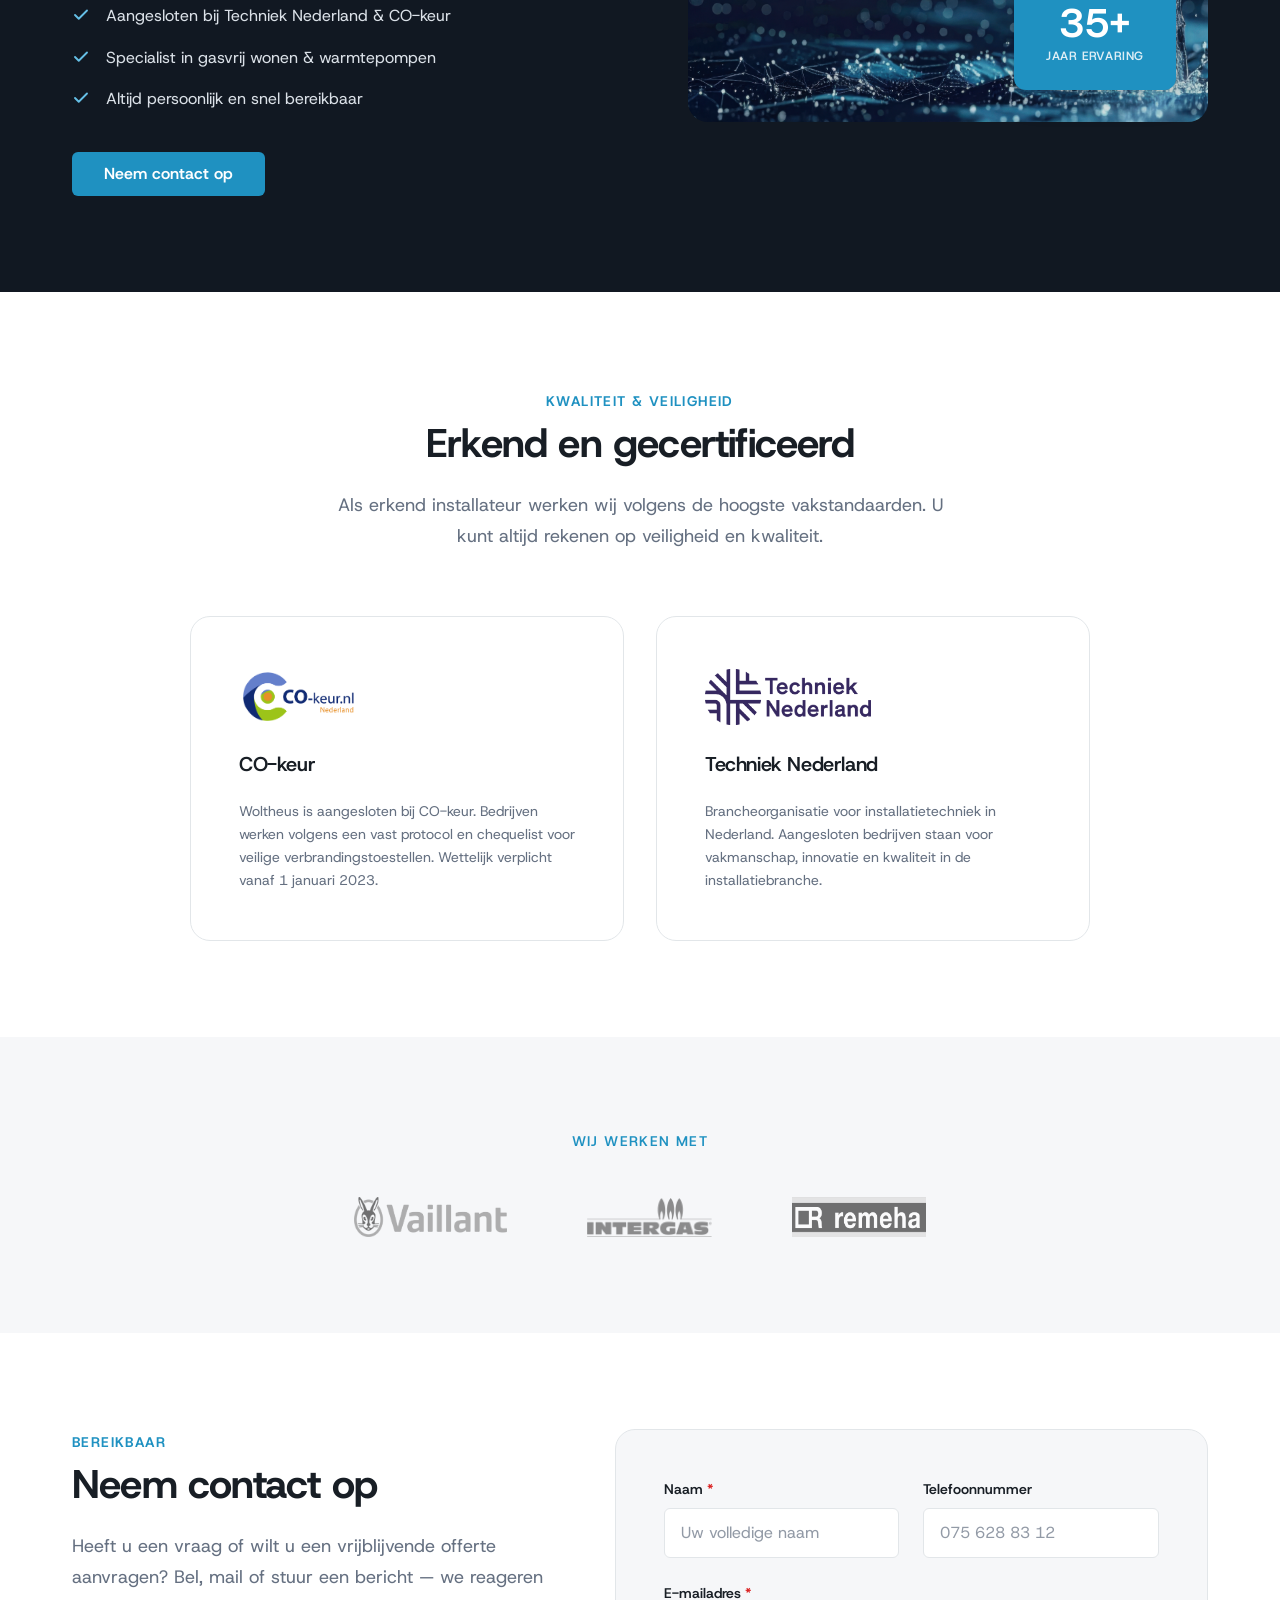
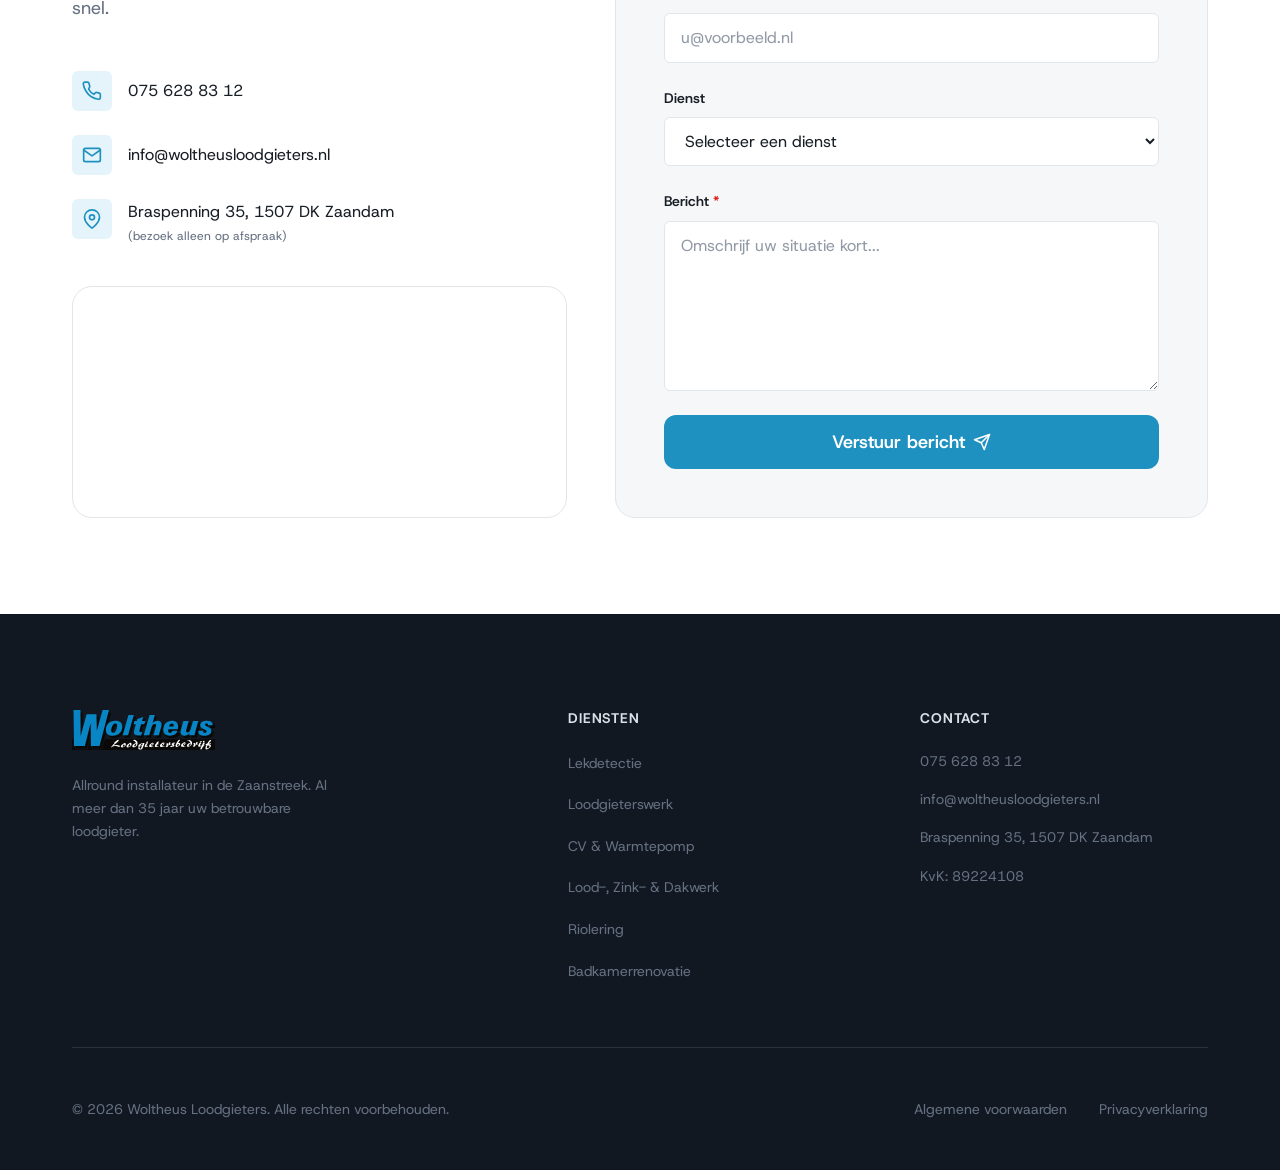
==== commit 46aa754d: "Add files via upload" ====
--- a/index.html
+++ b/index.html
@@ -55,7 +55,7 @@
   <header class="site-header" id="site-header" role="banner">
     <div class="header-inner container">
       <a href="/" class="header-logo" aria-label="Woltheus Loodgieters – naar de homepage">
-        <img src="images/Woltheus - Logo 2026.svg" alt="Woltheus Loodgieters logo" width="160" height="48" />
+        <img src="./images/Woltheus - Logo 2026.svg" alt="Woltheus Loodgieters logo" width="160" height="48" />
       </a>
 
       <nav class="header-nav" id="main-nav" aria-label="Hoofdnavigatie">
@@ -100,7 +100,7 @@
 
           <!-- Video background -->
           <video class="hero-video" id="hero-video" autoplay muted loop playsinline preload="auto" aria-hidden="true">
-            <source src="images/herosection_windmill_upscaled.mp4" type="video/mp4" />
+            <source src="./images/herosection_windmill_upscaled.mp4" type="video/mp4" />
           </video>
           <div class="hero-overlay" aria-hidden="true"></div>
 
@@ -388,7 +388,7 @@
         </div>
 
         <div class="about-image-wrap" aria-hidden="true">
-          <img src="../AdobeStock_1961869581.jpeg"
+          <img src="./images/AdobeStock_1961869581.jpeg"
             alt="Vakkundige loodgieter aan het werk – betrouwbaar en professioneel" width="600" height="600"
             loading="lazy" />
           <div class="about-badge">
@@ -414,7 +414,7 @@
         <div class="certs-grid">
           <article class="cert-card">
             <div class="cert-card-icon" aria-hidden="true">
-              <img src="images/COlogo.png" alt="CO-keur certificaat logo" width="120" height="80" loading="lazy" />
+              <img src="./images/COlogo.png" alt="CO-keur certificaat logo" width="120" height="80" loading="lazy" />
             </div>
             <h3 class="cert-card-title">CO-keur</h3>
             <p class="cert-card-desc">Woltheus is aangesloten bij CO-keur. Bedrijven werken volgens een vast protocol en
@@ -423,7 +423,7 @@
 
           <article class="cert-card">
             <div class="cert-card-icon" aria-hidden="true">
-              <img src="images/logo_technieknl.png" alt="Techniek Nederland logo" width="120" height="80"
+              <img src="./images/logo_technieknl.png" alt="Techniek Nederland logo" width="120" height="80"
                 loading="lazy" />
             </div>
             <h3 class="cert-card-title">Techniek Nederland</h3>
@@ -442,13 +442,13 @@
         <h2 class="partners-title" id="partners-title"><span class="partners-title-accent">Wij werken met</span></h2>
         <ul class="partners-logos" role="list" aria-label="Merkpartners">
           <li>
-            <img src="../Vaillant-Logo.webp" alt="Vaillant – merkpartner" width="120" height="48" loading="lazy" />
+            <img src="./images/Vaillant-Logo.webp" alt="Vaillant – merkpartner" width="120" height="48" loading="lazy" />
           </li>
           <li>
-            <img src="../intergas-logo.png" alt="Intergas – merkpartner" width="120" height="48" loading="lazy" />
+            <img src="./images/intergas-logo.png" alt="Intergas – merkpartner" width="120" height="48" loading="lazy" />
           </li>
           <li>
-            <img src="../remeha-logo.jpg" alt="Remeha – merkpartner" width="120" height="48" loading="lazy" />
+            <img src="./images/remeha-logo.jpg" alt="Remeha – merkpartner" width="120" height="48" loading="lazy" />
           </li>
         </ul>
       </div>
@@ -573,7 +573,7 @@
       <div class="footer-grid">
         <div class="footer-brand">
           <a href="/" aria-label="Woltheus Loodgieters – homepage">
-            <img src="images/Woltheus - Logo 2026.svg" alt="Woltheus Loodgieters" width="140" height="42"
+            <img src="./images/Woltheus - Logo 2026.svg" alt="Woltheus Loodgieters" width="140" height="42"
               loading="lazy" />
           </a>
           <p class="footer-tagline">Allround installateur in de Zaanstreek. Al meer dan 35 jaar uw betrouwbare
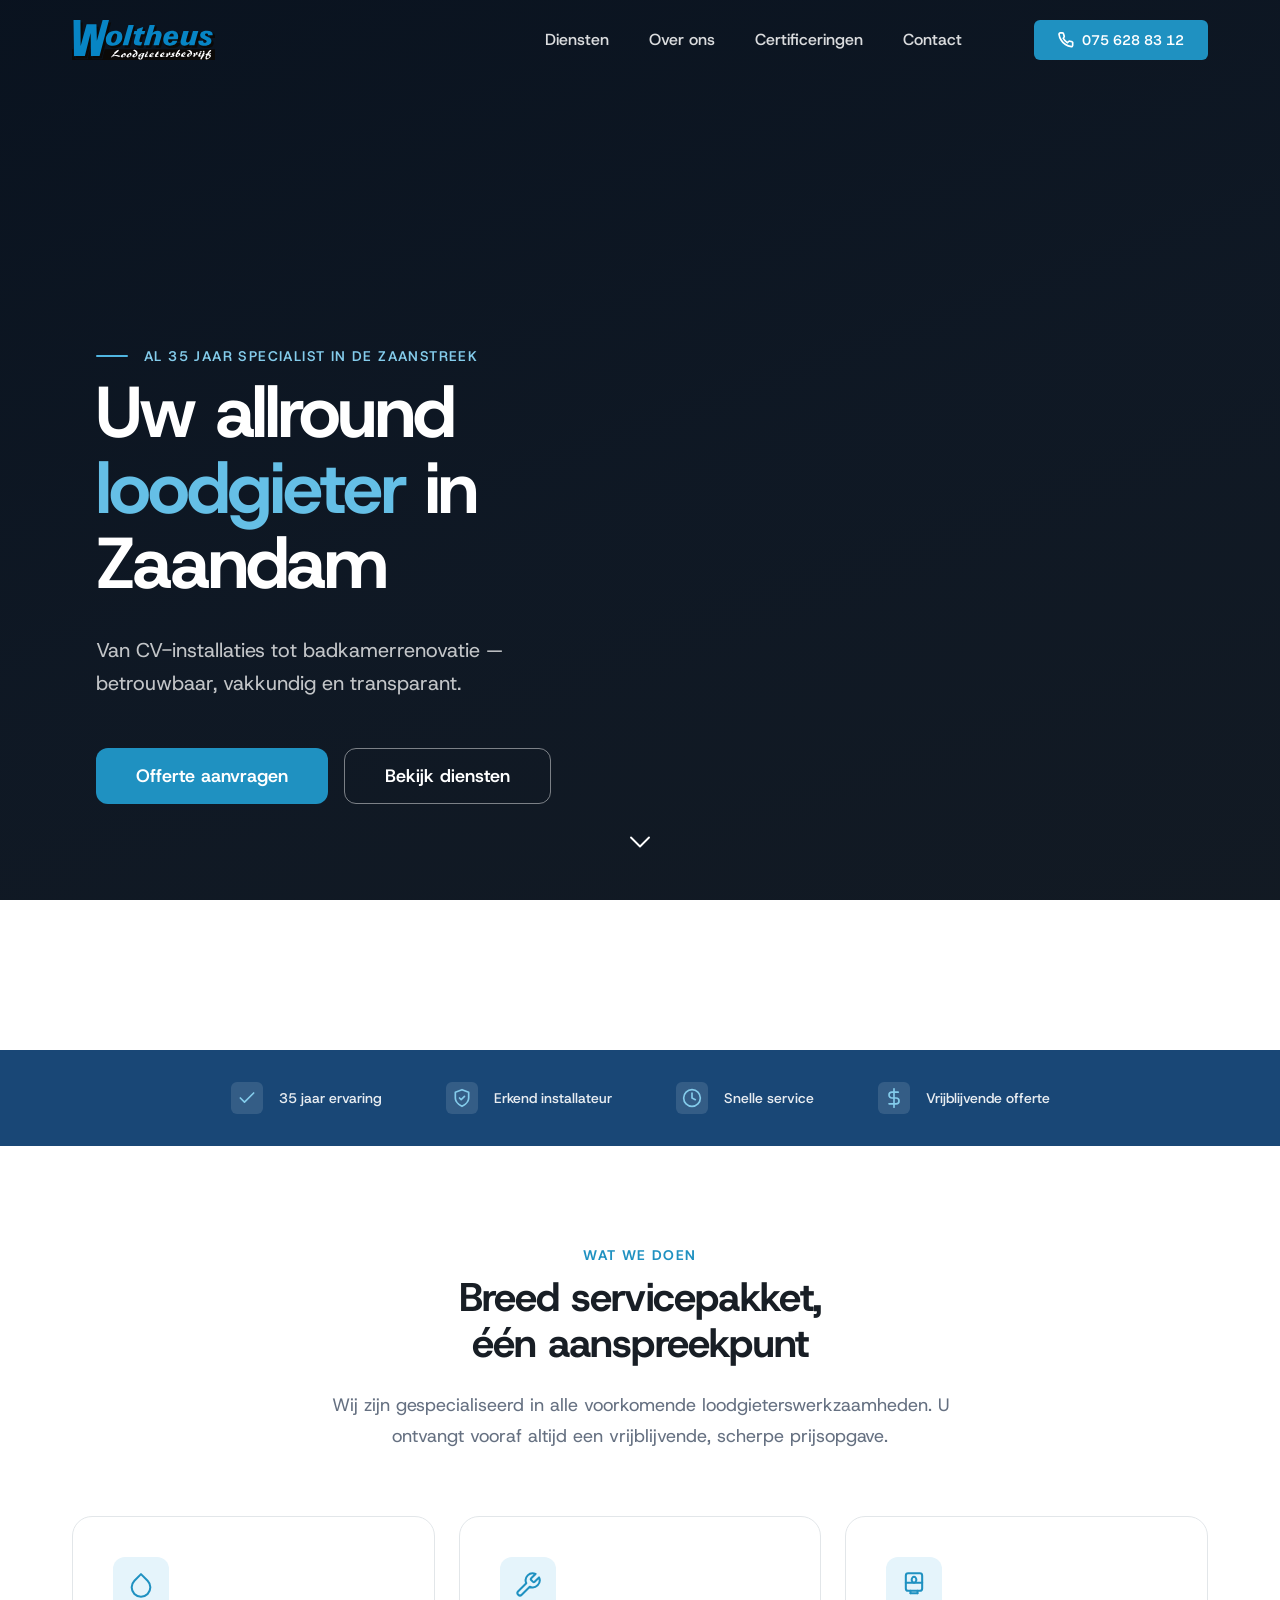
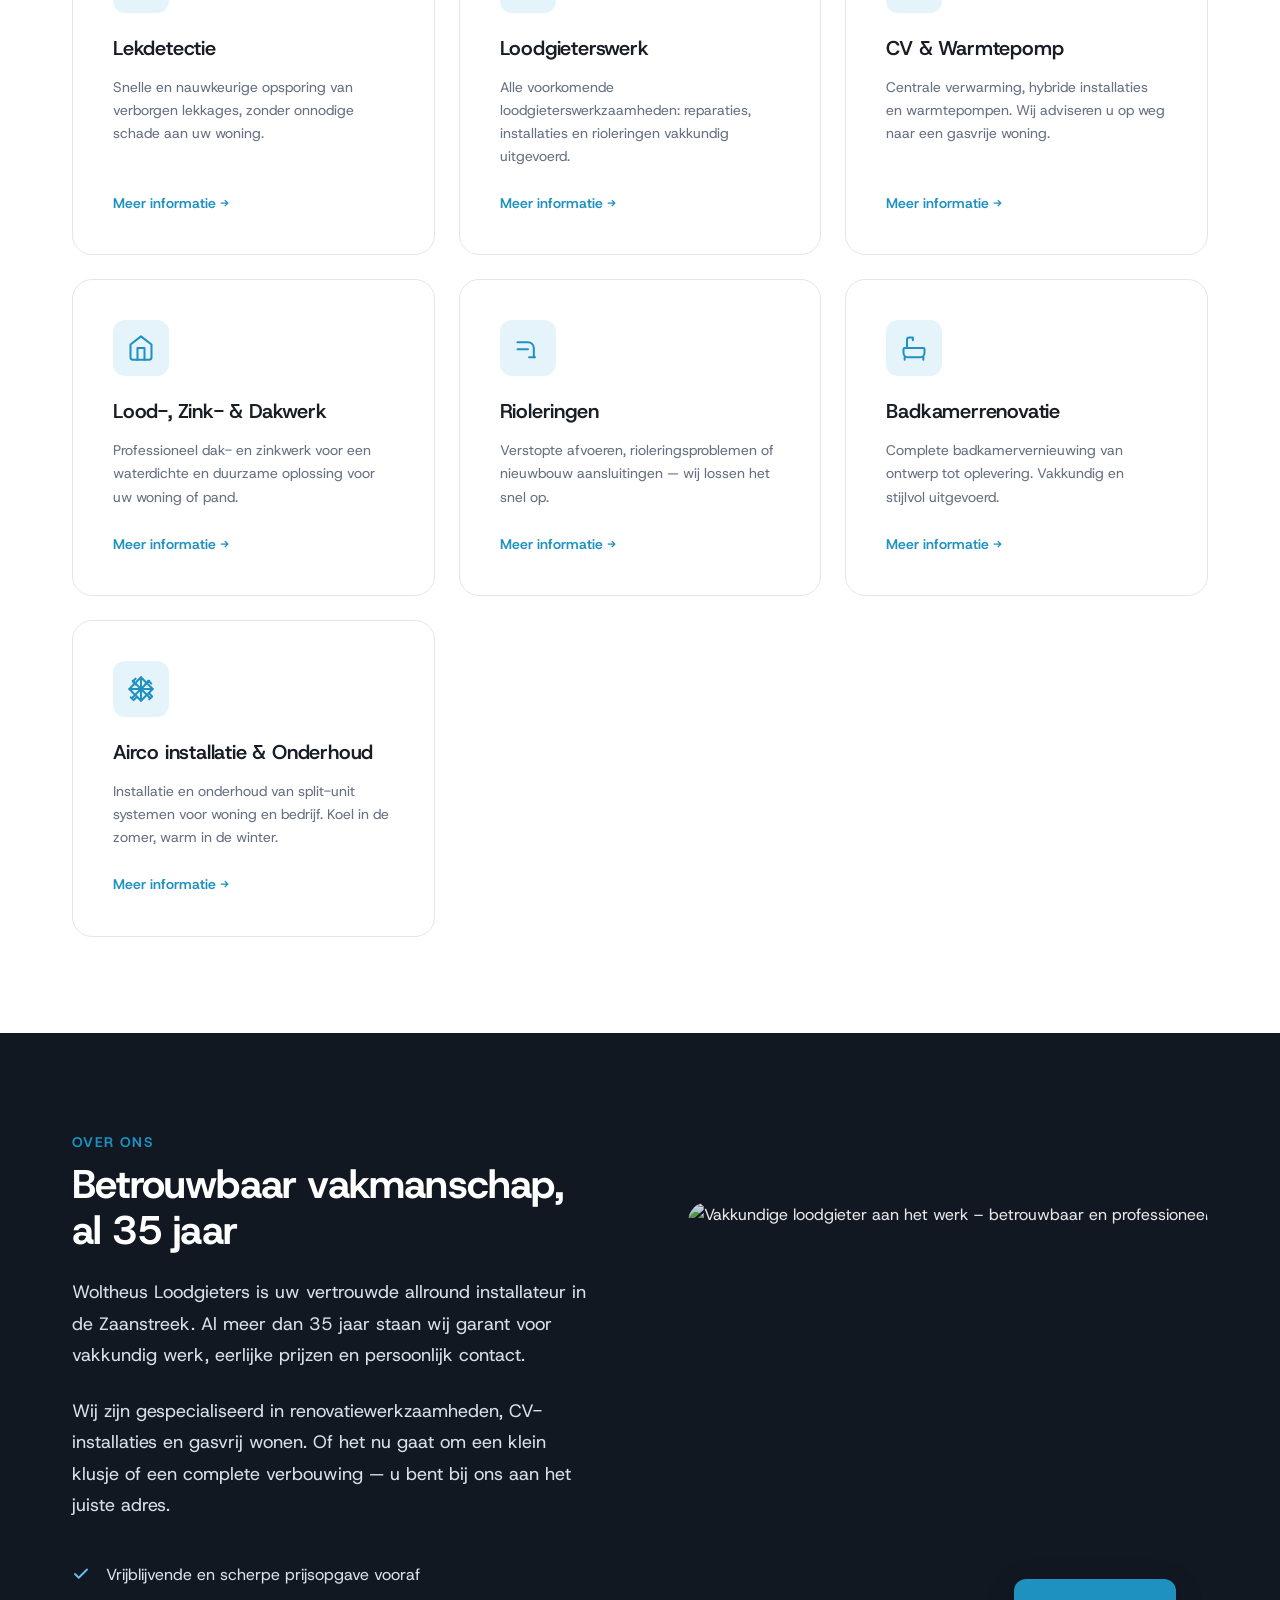
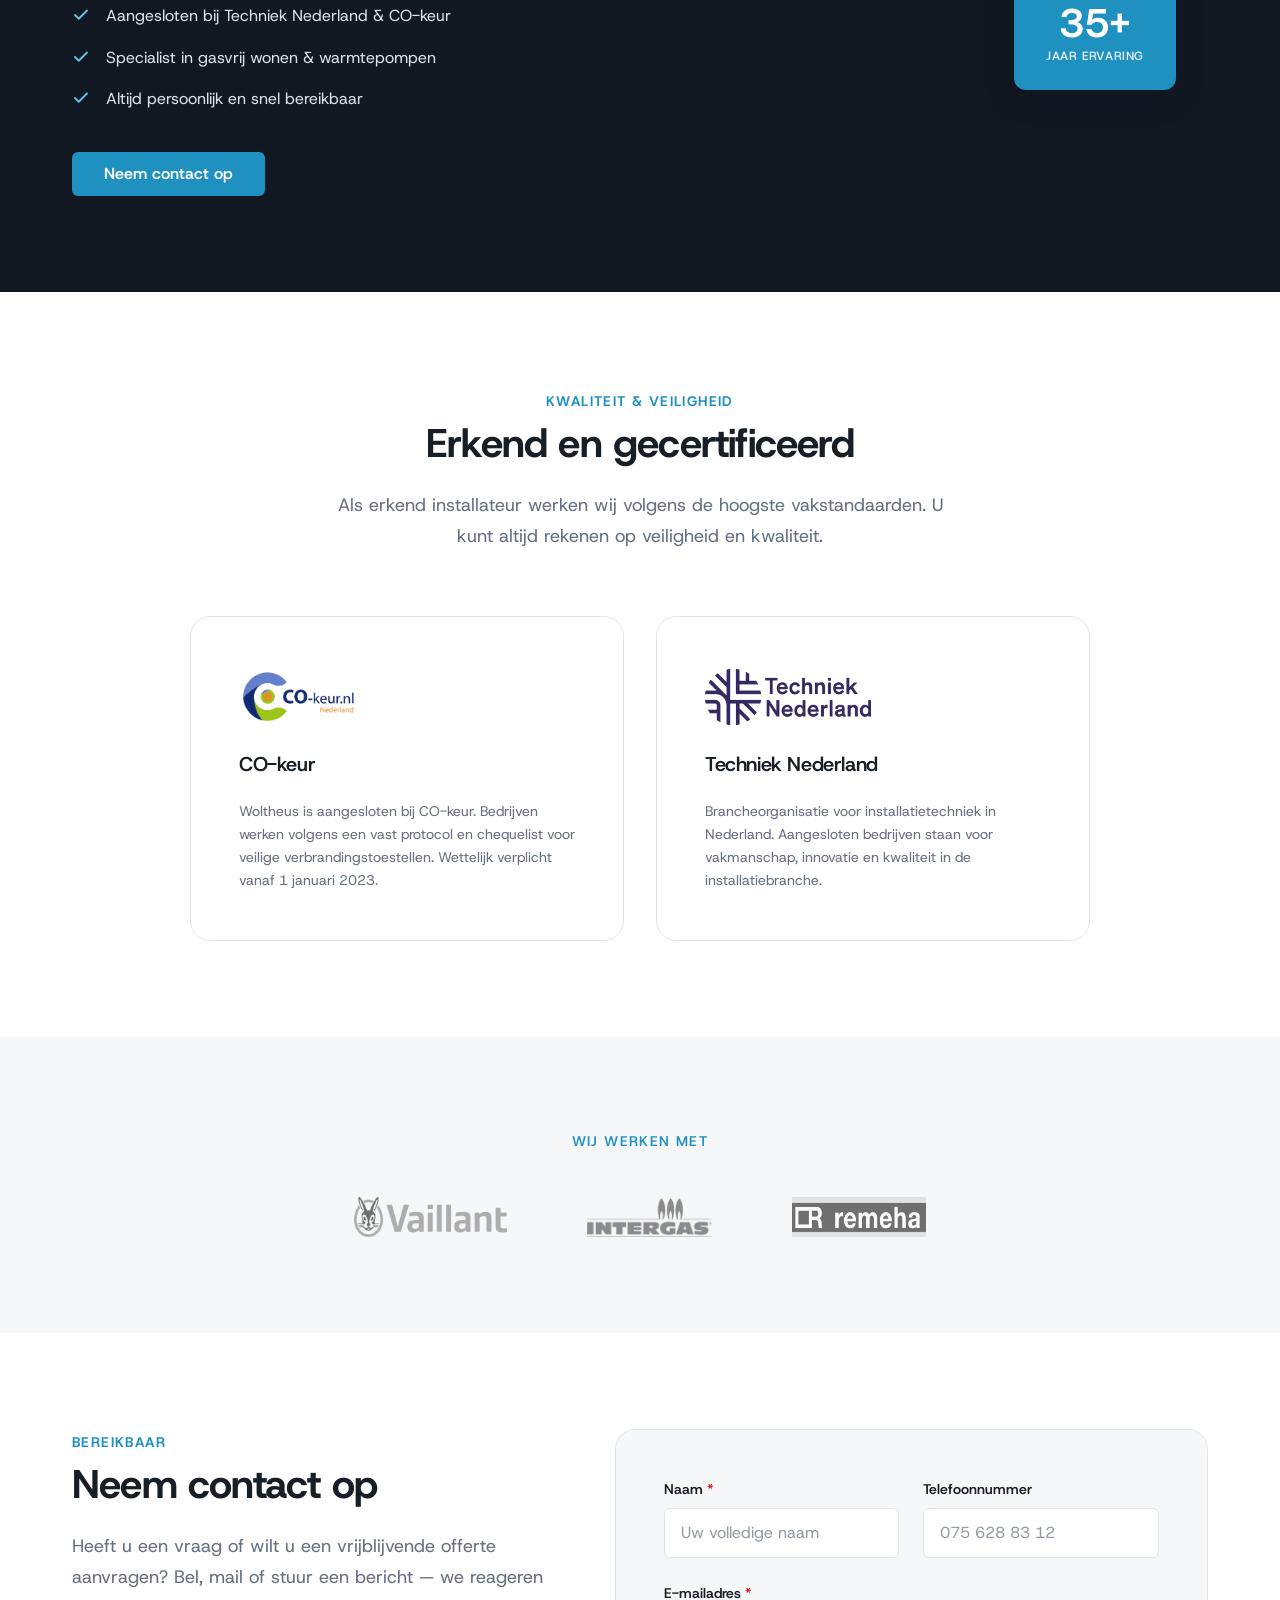
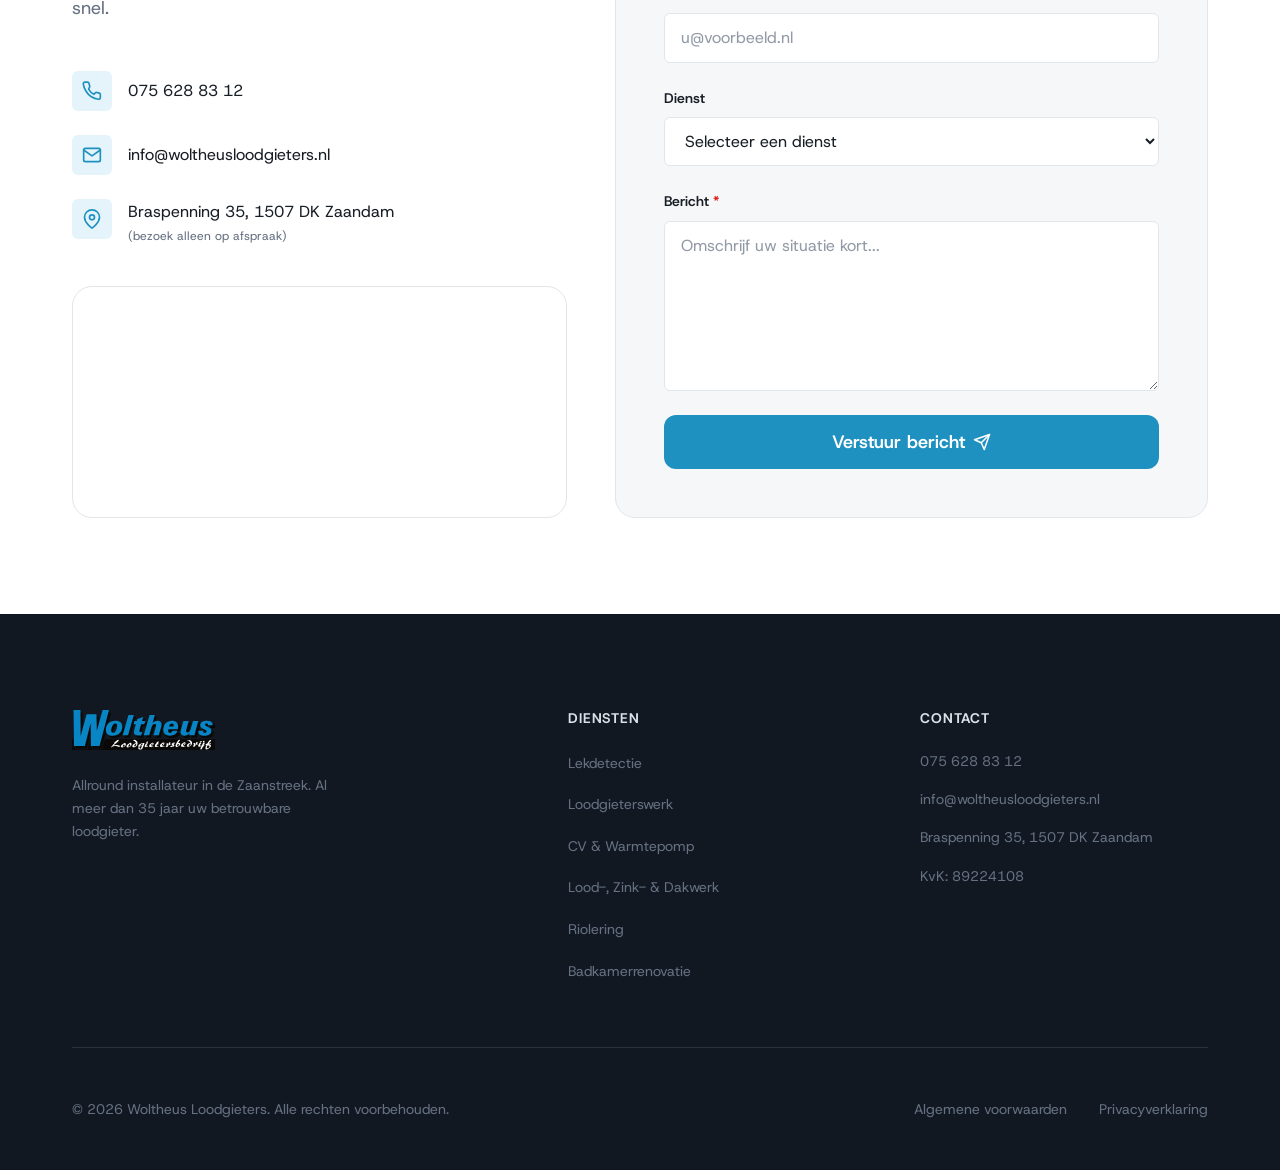
==== commit 068f4572: "Add files via upload" ====
--- a/index.html
+++ b/index.html
@@ -388,7 +388,7 @@
         </div>
 
         <div class="about-image-wrap" aria-hidden="true">
-          <img src="./images/AdobeStock_1961869581.jpeg"
+          <img src="./images/rom_smarttrailer.jpg"
             alt="Vakkundige loodgieter aan het werk – betrouwbaar en professioneel" width="600" height="600"
             loading="lazy" />
           <div class="about-badge">
@@ -442,7 +442,8 @@
         <h2 class="partners-title" id="partners-title"><span class="partners-title-accent">Wij werken met</span></h2>
         <ul class="partners-logos" role="list" aria-label="Merkpartners">
           <li>
-            <img src="./images/Vaillant-Logo.webp" alt="Vaillant – merkpartner" width="120" height="48" loading="lazy" />
+            <img src="./images/Vaillant-Logo.webp" alt="Vaillant – merkpartner" width="120" height="48"
+              loading="lazy" />
           </li>
           <li>
             <img src="./images/intergas-logo.png" alt="Intergas – merkpartner" width="120" height="48" loading="lazy" />
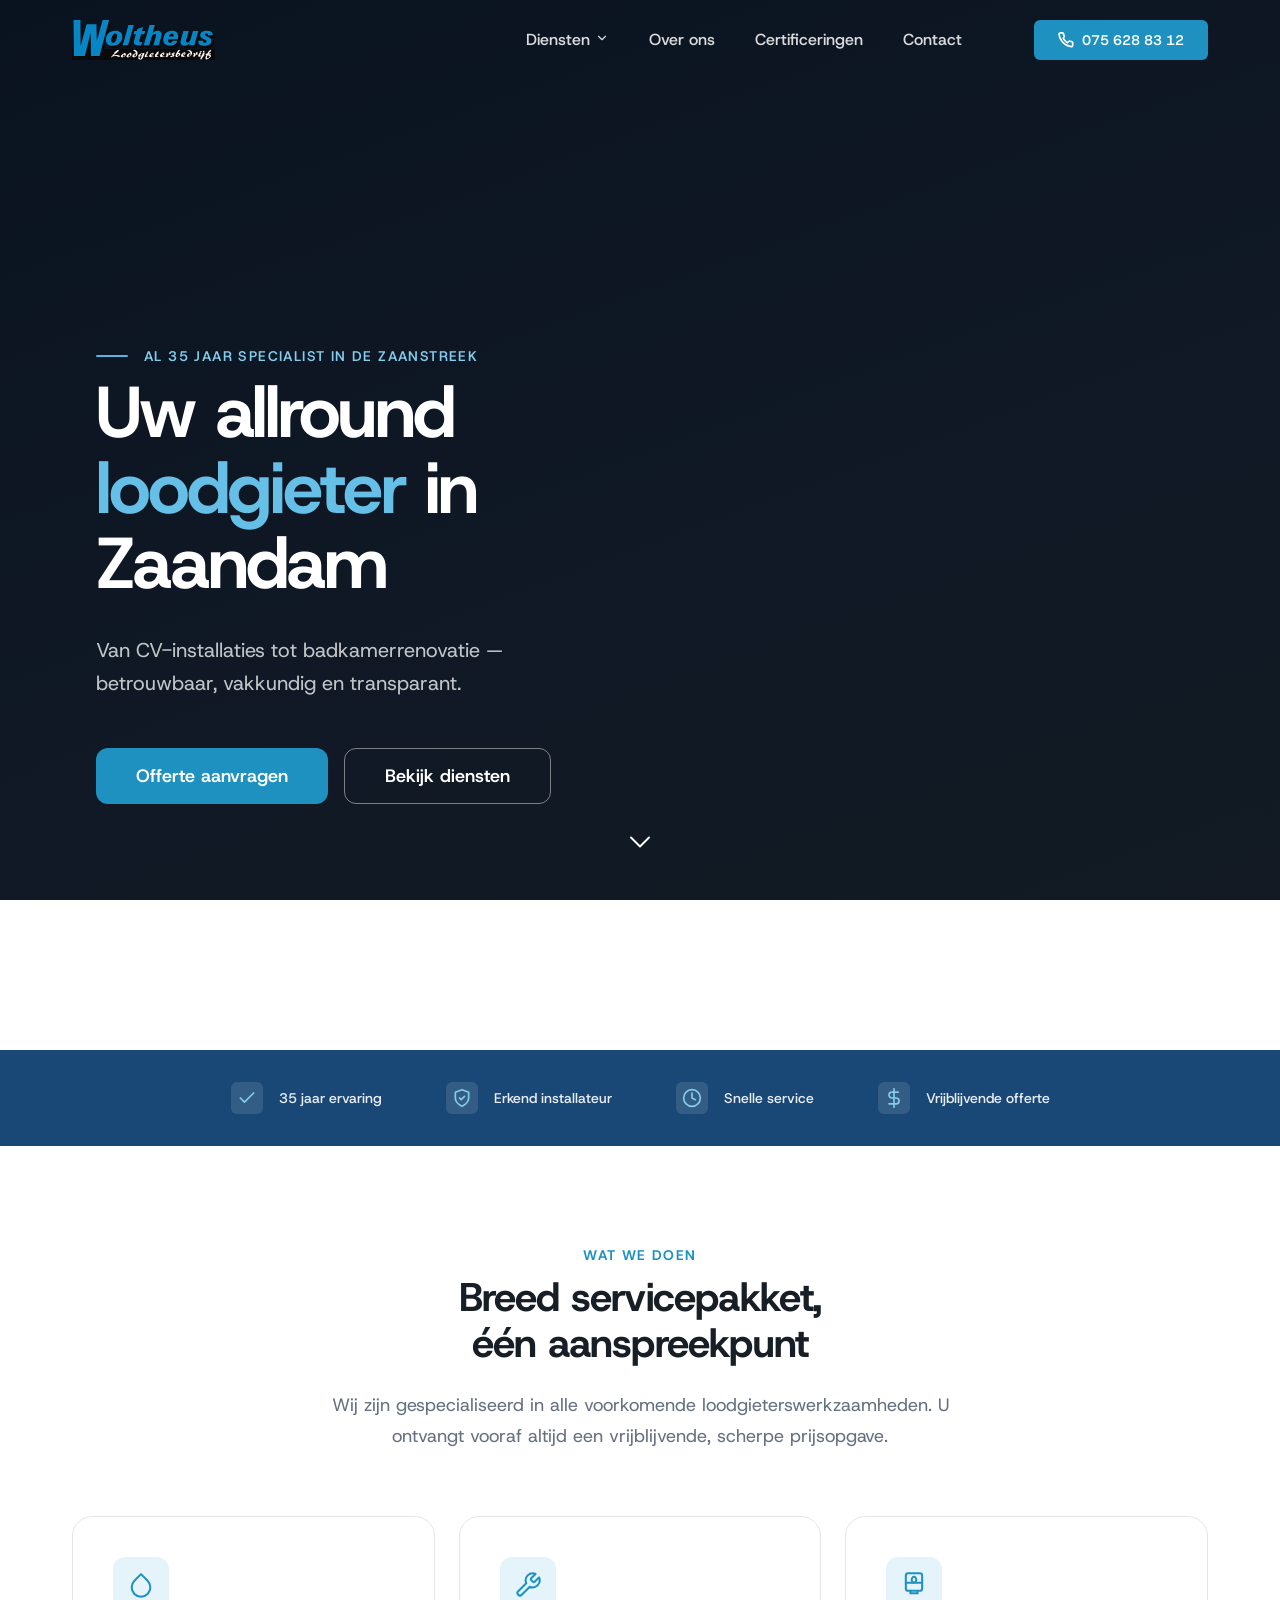
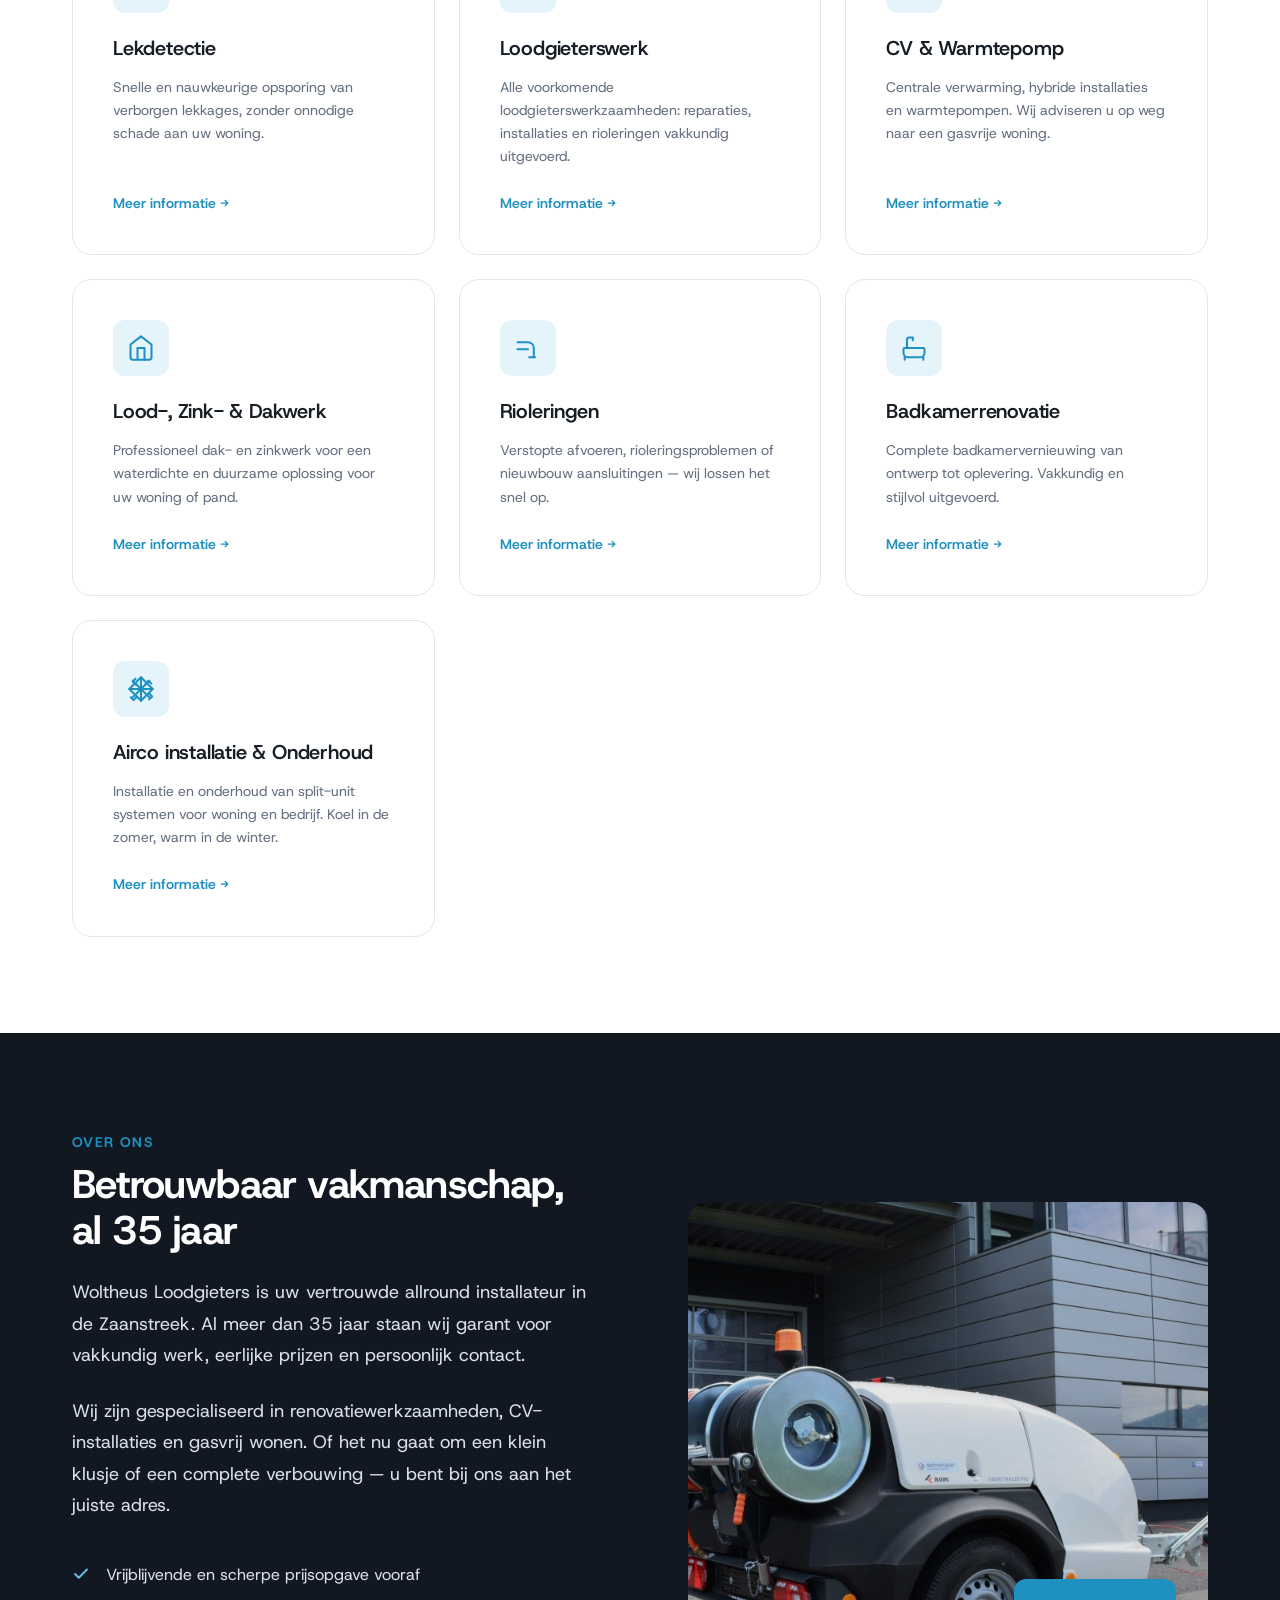
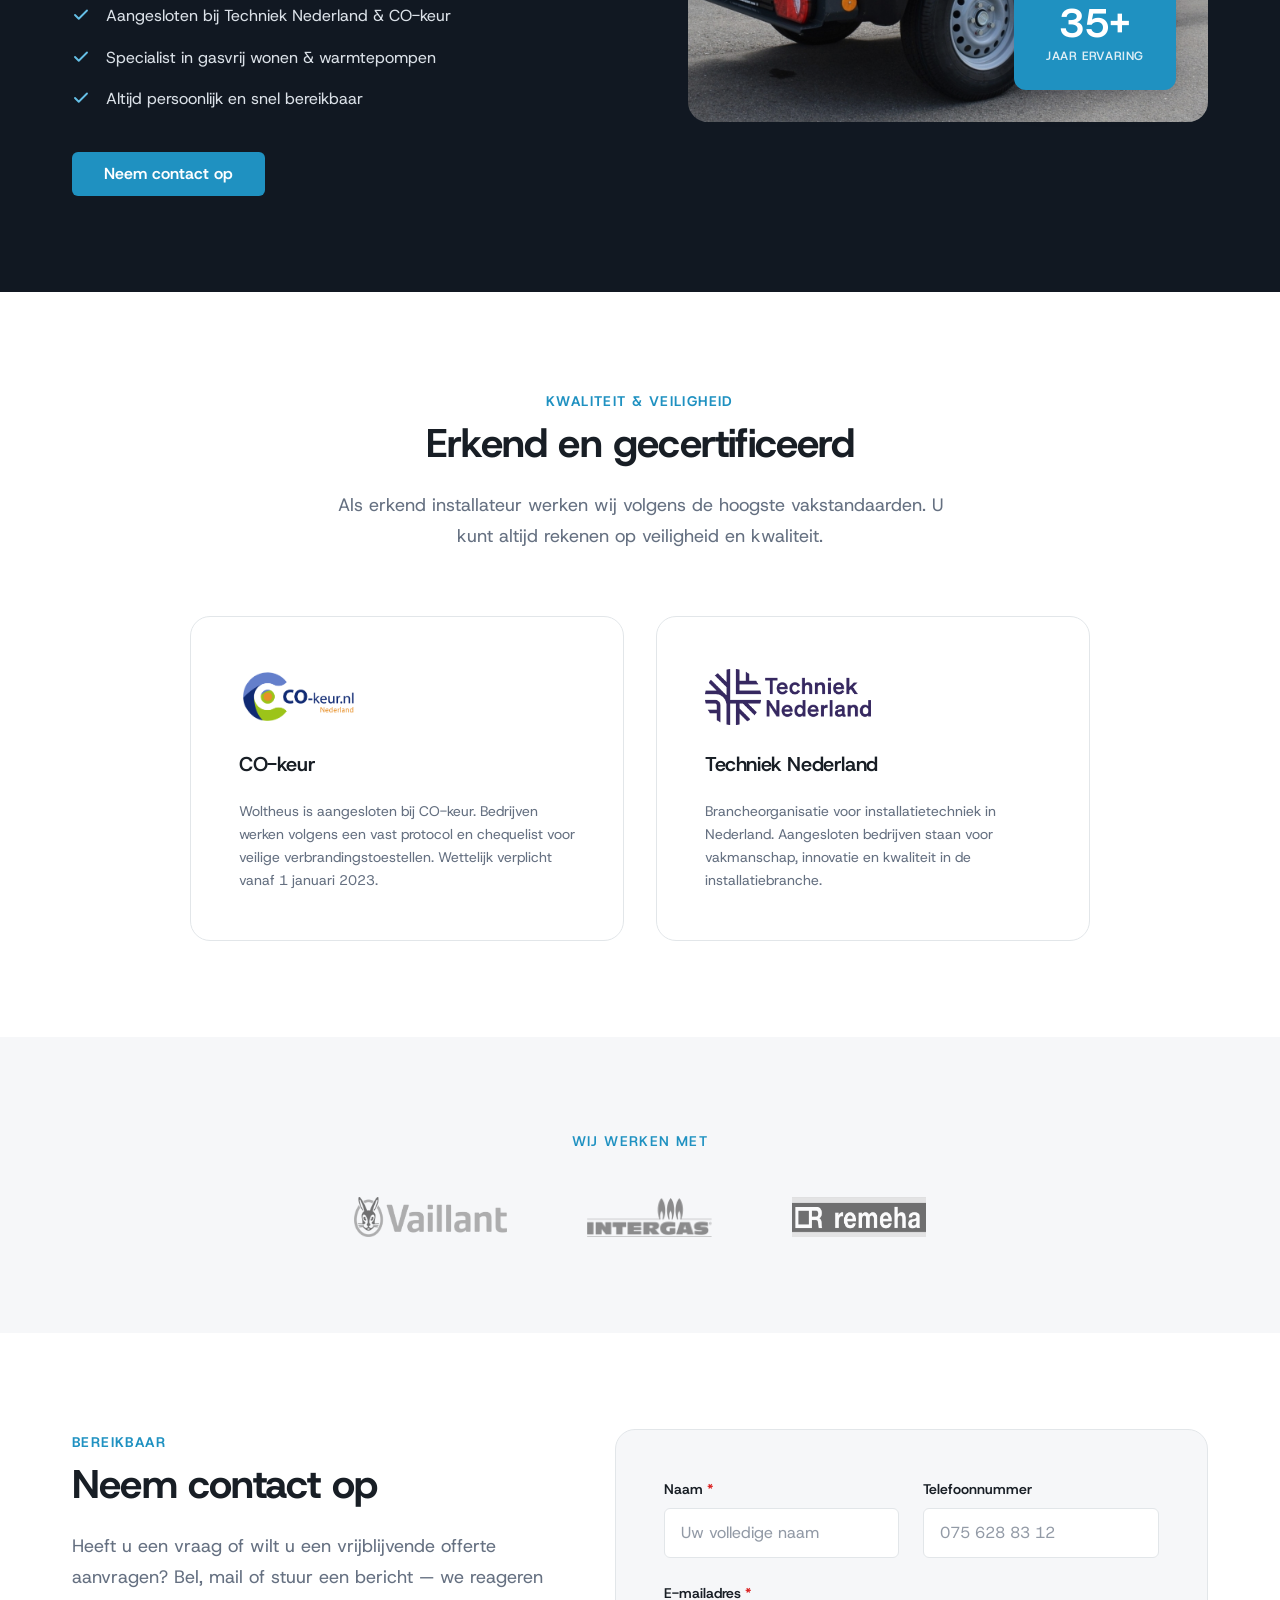
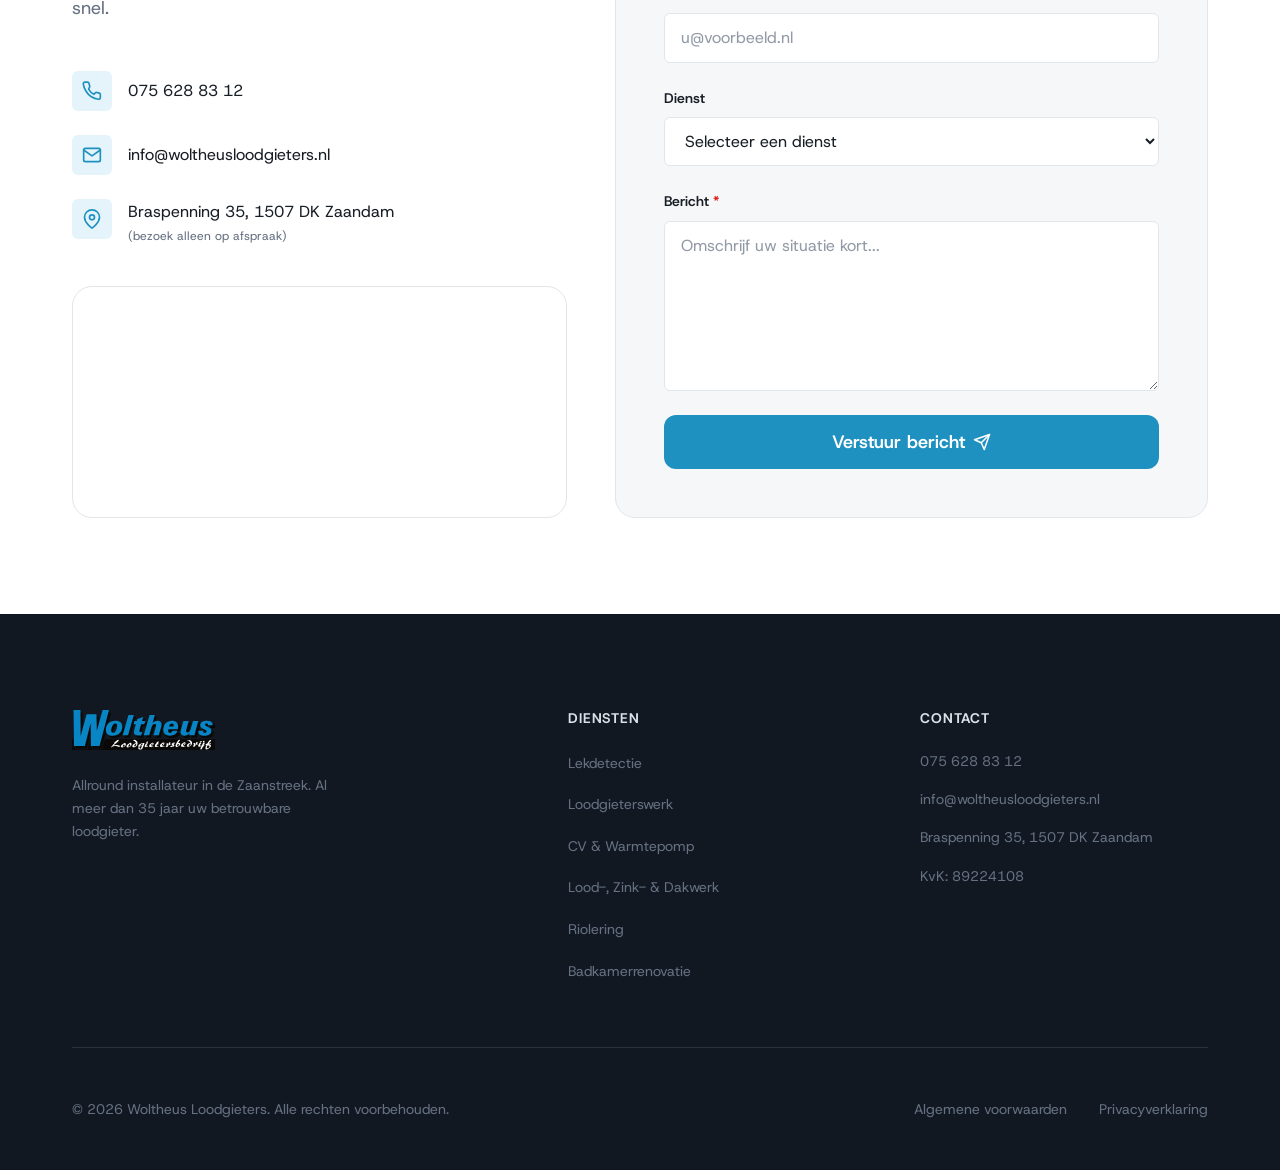
==== commit 4f1ad9c6: "Add files via upload" ====
--- a/index.html
+++ b/index.html
@@ -60,7 +60,23 @@
 
       <nav class="header-nav" id="main-nav" aria-label="Hoofdnavigatie">
         <ul role="list">
-          <li><a href="#diensten">Diensten</a></li>
+          <li class="nav-item-dropdown">
+            <a href="#diensten" class="nav-link-diensten">
+              Diensten
+              <svg class="dropdown-icon" viewBox="0 0 24 24" fill="none" stroke="currentColor" stroke-width="2" stroke-linecap="round" stroke-linejoin="round">
+                <polyline points="6 9 12 15 18 9"></polyline>
+              </svg>
+            </a>
+            <ul class="nav-dropdown" role="list">
+              <li><a href="./diensten/loodgieterswerk.html">Loodgieterswerk</a></li>
+              <li><a href="./diensten/badkamerrenovatie.html">Badkamerrenovatie</a></li>
+              <li><a href="./diensten/riolering.html">Riolering</a></li>
+              <li><a href="./diensten/dakwerk.html">Dakwerk</a></li>
+              <li><a href="./diensten/cv-warmtepomp.html">CV & Warmtepomp</a></li>
+              <li><a href="./diensten/airco.html">Airconditioning</a></li>
+              <li><a href="./diensten/lekdetectie.html">Lekdetectie</a></li>
+            </ul>
+          </li>
           <li><a href="#over">Over ons</a></li>
           <li><a href="#certificeringen">Certificeringen</a></li>
           <li><a href="#contact">Contact</a></li>
--- a/style.css
+++ b/style.css
@@ -1,75 +1,159 @@
+
+/* --- Desktop Nav Dropdown --- */
+.nav-item-dropdown {
+  position: relative;
+}
+
+.nav-link-diensten {
+  display: inline-flex;
+  align-items: center;
+  gap: 4px;
+}
+
+.dropdown-icon {
+  width: 14px;
+  height: 14px;
+  transition: transform var(--transition-fast);
+}
+
+.nav-item-dropdown:hover .dropdown-icon {
+  transform: rotate(180deg);
+}
+
+.nav-dropdown {
+  position: absolute;
+  top: 100%;
+  left: -24px;
+  background-color: var(--color-bg);
+  border: 1px solid var(--color-border);
+  border-radius: var(--radius-md);
+  box-shadow: var(--shadow-md);
+  padding: var(--space-2) 0;
+  min-width: 240px;
+  opacity: 0;
+  visibility: hidden;
+  transform: translateY(10px);
+  transition: opacity var(--transition-base), transform var(--transition-base), visibility var(--transition-base);
+  z-index: 100;
+  display: flex;
+  flex-direction: column;
+}
+
+.header-nav .nav-dropdown {
+  gap: 0 !important;
+}
+
+.nav-item-dropdown:hover .nav-dropdown {
+  opacity: 1;
+  visibility: visible;
+  transform: translateY(0);
+}
+
+.site-header .nav-dropdown a {
+  display: block;
+  padding: 10px var(--space-4);
+  color: var(--color-text) !important;
+  font-size: var(--font-size-sm);
+  font-weight: 500;
+  transition: background-color var(--transition-fast), color var(--transition-fast);
+  text-decoration: none;
+}
+
+.site-header .nav-dropdown a:hover {
+  background-color: var(--color-bg-muted) !important;
+  color: var(--color-brand) !important;
+}
+
+@media (max-width: 900px) {
+  .nav-dropdown {
+    display: none !important;
+  }
+}
+
 /* ============================================================
    CSS CUSTOM PROPERTIES (DESIGN TOKENS)
    ============================================================ */
 :root {
   /* Brand colours */
-  --color-brand:          hsl(210, 65%, 28%);   /* deep navy-blue */
-  --color-brand-hover:    hsl(210, 65%, 22%);
-  --color-accent:         hsl(198, 72%, 44%);   /* vibrant teal-blue */
-  --color-accent-hover:   hsl(198, 72%, 36%);
+  --color-brand: hsl(210, 65%, 28%);
+  /* deep navy-blue */
+  --color-brand-hover: hsl(210, 65%, 22%);
+  --color-accent: hsl(198, 72%, 44%);
+  /* vibrant teal-blue */
+  --color-accent-hover: hsl(198, 72%, 36%);
 
   /* Surface colours */
-  --color-bg:             hsl(0, 0%, 100%);
-  --color-bg-muted:       hsl(210, 20%, 97%);
-  --color-bg-dark:        hsl(215, 35%, 10%);
-  --color-bg-dark-card:   hsl(215, 30%, 14%);
+  --color-bg: hsl(0, 0%, 100%);
+  --color-bg-muted: hsl(210, 20%, 97%);
+  --color-bg-dark: hsl(215, 35%, 10%);
+  --color-bg-dark-card: hsl(215, 30%, 14%);
 
   /* Text colours */
-  --color-text:           hsl(215, 20%, 12%);
-  --color-text-muted:     hsl(215, 12%, 45%);
-  --color-text-light:     hsl(210, 20%, 88%);
-  --color-text-on-dark:   hsl(0, 0%, 100%);
+  --color-text: hsl(215, 20%, 12%);
+  --color-text-muted: hsl(215, 12%, 45%);
+  --color-text-light: hsl(210, 20%, 88%);
+  --color-text-on-dark: hsl(0, 0%, 100%);
 
   /* Utility */
-  --color-border:         hsl(210, 15%, 90%);
-  --color-border-dark:    hsl(215, 20%, 20%);
-  --color-success:        hsl(150, 60%, 40%);
-  --color-warning:        hsl(40, 90%, 50%);
-  --color-error:          hsl(0, 72%, 50%);
+  --color-border: hsl(210, 15%, 90%);
+  --color-border-dark: hsl(215, 20%, 20%);
+  --color-success: hsl(150, 60%, 40%);
+  --color-warning: hsl(40, 90%, 50%);
+  --color-error: hsl(0, 72%, 50%);
 
   /* Spacing (8px grid) */
-  --space-1:  8px;
-  --space-2:  16px;
-  --space-3:  24px;
-  --space-4:  32px;
-  --space-5:  40px;
-  --space-6:  48px;
-  --space-7:  56px;
-  --space-8:  64px;
+  --space-1: 8px;
+  --space-2: 16px;
+  --space-3: 24px;
+  --space-4: 32px;
+  --space-5: 40px;
+  --space-6: 48px;
+  --space-7: 56px;
+  --space-8: 64px;
   --space-10: 80px;
   --space-12: 96px;
   --space-16: 128px;
 
   /* Typography */
   --font-body: 'Host Grotesk', system-ui, -apple-system, sans-serif;
-  --font-size-xs:   0.75rem;   /* 12px */
-  --font-size-sm:   0.875rem;  /* 14px */
-  --font-size-base: 1rem;      /* 16px */
-  --font-size-md:   1.125rem;  /* 18px */
-  --font-size-lg:   1.25rem;   /* 20px */
-  --font-size-xl:   1.5rem;    /* 24px */
-  --font-size-2xl:  2rem;      /* 32px */
-  --font-size-3xl:  2.5rem;    /* 40px */
-  --font-size-4xl:  3.25rem;   /* 52px */
-  --font-size-5xl:  4.5rem;    /* 72px */
+  --font-size-xs: 0.75rem;
+  /* 12px */
+  --font-size-sm: 0.875rem;
+  /* 14px */
+  --font-size-base: 1rem;
+  /* 16px */
+  --font-size-md: 1.125rem;
+  /* 18px */
+  --font-size-lg: 1.25rem;
+  /* 20px */
+  --font-size-xl: 1.5rem;
+  /* 24px */
+  --font-size-2xl: 2rem;
+  /* 32px */
+  --font-size-3xl: 2.5rem;
+  /* 40px */
+  --font-size-4xl: 3.25rem;
+  /* 52px */
+  --font-size-5xl: 4.5rem;
+  /* 72px */
 
   /* Radii */
-  --radius-sm:  6px;
-  --radius-md:  12px;
-  --radius-lg:  20px;
-  --radius-xl:  32px;
+  --radius-sm: 6px;
+  --radius-md: 12px;
+  --radius-lg: 20px;
+  --radius-xl: 32px;
   --radius-full: 9999px;
 
   /* Shadows */
-  --shadow-sm:  0 1px 3px hsla(215, 30%, 10%, 0.08), 0 1px 2px hsla(215, 30%, 10%, 0.06);
-  --shadow-md:  0 4px 16px hsla(215, 30%, 10%, 0.10), 0 2px 6px hsla(215, 30%, 10%, 0.06);
-  --shadow-lg:  0 8px 32px hsla(215, 30%, 10%, 0.14), 0 4px 12px hsla(215, 30%, 10%, 0.08);
-  --shadow-xl:  0 20px 60px hsla(215, 30%, 10%, 0.18);
+  --shadow-sm: 0 1px 3px hsla(215, 30%, 10%, 0.08), 0 1px 2px hsla(215, 30%, 10%, 0.06);
+  --shadow-md: 0 4px 16px hsla(215, 30%, 10%, 0.10), 0 2px 6px hsla(215, 30%, 10%, 0.06);
+  --shadow-lg: 0 8px 32px hsla(215, 30%, 10%, 0.14), 0 4px 12px hsla(215, 30%, 10%, 0.08);
+  --shadow-xl: 0 20px 60px hsla(215, 30%, 10%, 0.18);
 
   /* Transitions */
-  --transition-fast:   150ms ease;
-  --transition-base:   250ms ease;
-  --transition-slow:   400ms ease;
+  --transition-fast: 150ms ease;
+  --transition-base: 250ms ease;
+  --transition-slow: 400ms ease;
 
   /* Layout */
   --max-width: 1200px;
@@ -80,6 +164,7 @@
    REDUCED MOTION
    ============================================================ */
 @media (prefers-reduced-motion: reduce) {
+
   *,
   *::before,
   *::after {
@@ -93,7 +178,9 @@
 /* ============================================================
    CSS RESET & BASE
    ============================================================ */
-*, *::before, *::after {
+*,
+*::before,
+*::after {
   box-sizing: border-box;
 }
 
@@ -113,22 +200,31 @@
   overflow-x: hidden;
 }
 
-h1, h2, h3, h4, h5, h6 {
+h1,
+h2,
+h3,
+h4,
+h5,
+h6 {
   margin: 0;
   line-height: 1.15;
   font-weight: 700;
   letter-spacing: -0.02em;
 }
 
-p { margin: 0; }
-
-ul, ol {
+p {
+  margin: 0;
+}
+
+ul,
+ol {
   list-style: none;
   margin: 0;
   padding: 0;
 }
 
-img, video {
+img,
+video {
   max-width: 100%;
   display: block;
 }
@@ -138,7 +234,9 @@
   text-decoration: none;
 }
 
-address { font-style: normal; }
+address {
+  font-style: normal;
+}
 
 button {
   cursor: pointer;
@@ -147,7 +245,9 @@
   font-family: inherit;
 }
 
-input, textarea, select {
+input,
+textarea,
+select {
   font-family: inherit;
   font-size: inherit;
 }
@@ -227,9 +327,9 @@
   font-size: var(--font-size-base);
   line-height: 1;
   transition: background-color var(--transition-fast),
-              color var(--transition-fast),
-              transform var(--transition-fast),
-              box-shadow var(--transition-fast);
+    color var(--transition-fast),
+    transform var(--transition-fast),
+    box-shadow var(--transition-fast);
   text-decoration: none;
   white-space: nowrap;
 }
@@ -238,6 +338,7 @@
   .btn:hover {
     transform: translateY(-1px);
   }
+
   .btn:active {
     transform: translateY(0);
   }
@@ -290,8 +391,8 @@
   background-color: transparent;
   /* Animate hide/show + background colour change */
   transition: transform 0.38s cubic-bezier(0.4, 0, 0.2, 1),
-              background-color var(--transition-slow),
-              box-shadow var(--transition-slow);
+    background-color var(--transition-slow),
+    box-shadow var(--transition-slow);
 }
 
 /* Slide fully out of view when user scrolls DOWN */
@@ -383,9 +484,11 @@
 .hamburger[aria-expanded="true"] span:nth-child(1) {
   transform: translateY(7px) rotate(45deg);
 }
+
 .hamburger[aria-expanded="true"] span:nth-child(2) {
   opacity: 0;
 }
+
 .hamburger[aria-expanded="true"] span:nth-child(3) {
   transform: translateY(-7px) rotate(-45deg);
 }
@@ -406,7 +509,8 @@
 */
 .hero {
   position: relative;
-  height: calc(100vh + 150px); /* matches shrinkOver in main.js */
+  height: calc(100vh + 150px);
+  /* matches shrinkOver in main.js */
   /* White shows as the surrounding "border" when box shrinks */
   background-color: var(--color-bg);
 }
@@ -448,12 +552,10 @@
 .hero-overlay {
   position: absolute;
   inset: 0;
-  background: linear-gradient(
-    160deg,
-    hsla(215, 60%, 8%, 0.82) 0%,
-    hsla(215, 50%, 12%, 0.55) 55%,
-    hsla(215, 40%, 16%, 0.32) 100%
-  );
+  background: linear-gradient(160deg,
+      hsla(215, 60%, 8%, 0.82) 0%,
+      hsla(215, 50%, 12%, 0.55) 55%,
+      hsla(215, 40%, 16%, 0.32) 100%);
 }
 
 /* Text: pinned to the bottom-left corner of the shrink box */
@@ -476,7 +578,8 @@
   letter-spacing: 0.1em;
   text-transform: uppercase;
   color: var(--color-accent);
-  margin-bottom: var(--space-1); /* consistent 8px gap to heading below */
+  margin-bottom: var(--space-1);
+  /* consistent 8px gap to heading below */
 }
 
 /* Hero variant of eyebrow (light coloured for dark bg) */
@@ -553,8 +656,15 @@
   }
 
   @keyframes bounce {
-    0%, 100% { transform: translateY(0); }
-    50%       { transform: translateY(6px); }
+
+    0%,
+    100% {
+      transform: translateY(0);
+    }
+
+    50% {
+      transform: translateY(6px);
+    }
   }
 }
 
@@ -611,8 +721,8 @@
   border-radius: var(--radius-lg);
   padding: var(--space-5);
   transition: border-color var(--transition-base),
-              box-shadow var(--transition-base),
-              transform var(--transition-base);
+    box-shadow var(--transition-base),
+    transform var(--transition-base);
 }
 
 @media (prefers-reduced-motion: no-preference) {
@@ -652,7 +762,8 @@
   font-size: var(--font-size-sm);
   color: var(--color-text-muted);
   line-height: 1.65;
-  flex: 1; /* push CTA to bottom */
+  flex: 1;
+  /* push CTA to bottom */
 }
 
 /* Clickable link wrapper inside each card */
@@ -863,7 +974,8 @@
   display: grid;
   grid-template-columns: 1fr 1.2fr;
   gap: var(--space-6);
-  align-items: stretch; /* both columns share same height */
+  align-items: stretch;
+  /* both columns share same height */
 }
 
 /* Left column stacks info on top, map fills the rest */
@@ -887,7 +999,8 @@
 
 .contact-link {
   display: flex;
-  align-items: center; /* vertically centre text with the icon */
+  align-items: center;
+  /* vertically centre text with the icon */
   gap: var(--space-2);
   font-size: var(--font-size-base);
   color: var(--color-text);
@@ -918,7 +1031,8 @@
 }
 
 .contact-link--address {
-  align-items: flex-start; /* address wraps so keep top-aligned */
+  align-items: flex-start;
+  /* address wraps so keep top-aligned */
   color: var(--color-text);
 }
 
@@ -931,7 +1045,8 @@
 
 /* Google Maps embed – fills remaining height in left column */
 .contact-map {
-  flex: 1;              /* grow to fill space left by contact-info */
+  flex: 1;
+  /* grow to fill space left by contact-info */
   margin-top: var(--space-5);
   border: 1.5px solid var(--color-border);
   border-radius: var(--radius-lg);
@@ -1122,11 +1237,25 @@
     transform: translateY(0);
   }
 
-  .reveal-delay-1 { transition-delay: 100ms; }
-  .reveal-delay-2 { transition-delay: 200ms; }
-  .reveal-delay-3 { transition-delay: 300ms; }
-  .reveal-delay-4 { transition-delay: 400ms; }
-  .reveal-delay-5 { transition-delay: 500ms; }
+  .reveal-delay-1 {
+    transition-delay: 100ms;
+  }
+
+  .reveal-delay-2 {
+    transition-delay: 200ms;
+  }
+
+  .reveal-delay-3 {
+    transition-delay: 300ms;
+  }
+
+  .reveal-delay-4 {
+    transition-delay: 400ms;
+  }
+
+  .reveal-delay-5 {
+    transition-delay: 500ms;
+  }
 }
 
 /* ============================================================
@@ -1181,22 +1310,27 @@
   }
 
   .header-nav {
-    display: none;
+    visibility: hidden;
+    opacity: 0;
+    transform: translateY(-8px);
+    transition: opacity var(--transition-base), transform var(--transition-base), visibility var(--transition-base);
     position: fixed;
-    top: var(--header-height);
+    top: 0;
     left: 0;
     right: 0;
     bottom: 0;
     background-color: hsla(215, 50%, 8%, 0.97);
     backdrop-filter: blur(16px);
     -webkit-backdrop-filter: blur(16px);
-    padding: var(--space-6) var(--space-4);
+    padding: calc(var(--header-height) + var(--space-6)) var(--space-4) var(--space-6) var(--space-4);
     overflow-y: auto;
     z-index: 99;
   }
 
   .header-nav.open {
-    display: block;
+    visibility: visible;
+    opacity: 1;
+    transform: translateY(0);
   }
 
   .header-nav ul {
@@ -1213,11 +1347,67 @@
     display: none;
   }
 
+  .header-logo,
+  .hamburger {
+    position: relative;
+    z-index: 100;
+  }
+
   .hamburger {
     display: flex;
     margin-left: auto;
   }
 
+  /* --- Mobile Hero Layout --- */
+  .hero {
+    height: auto !important;
+    min-height: auto !important;
+    background-color: transparent !important;
+    margin-bottom: var(--space-4) !important;
+  }
+
+  .hero-sticky {
+    height: auto !important;
+    position: static !important;
+  }
+
+  .hero-shrink-box {
+    position: relative !important;
+    inset: auto !important;
+    width: 100% !important;
+    box-sizing: border-box !important;
+    overflow: hidden !important;
+    border-radius: 0 !important;
+    padding: calc(var(--header-height) + var(--space-5)) var(--space-4) var(--space-6) var(--space-4) !important;
+    background-color: hsl(210, 50%, 18%) !important;
+    background-image: radial-gradient(rgba(255, 255, 255, 0.15) 1px, transparent 1px) !important;
+    background-size: 16px 16px !important;
+  }
+
+  .hero-video {
+    display: none !important;
+  }
+
+  .hero-overlay {
+    display: none !important;
+  }
+
+  .hero-content {
+    position: relative !important;
+    bottom: auto !important;
+    left: auto !important;
+    right: auto !important;
+    width: 100% !important;
+    max-width: none !important;
+    transform: none !important;
+    margin: 0 !important;
+    z-index: 2 !important;
+  }
+
+  .hero-scroll {
+    display: none !important;
+  }
+
   .hero-title {
     font-size: clamp(var(--font-size-2xl), 10vw, var(--font-size-3xl));
   }
@@ -1230,6 +1420,8 @@
     width: 100%;
     justify-content: center;
   }
+
+  /* -------------------------- */
 
   .form-row {
     grid-template-columns: 1fr;
@@ -1245,4 +1437,4 @@
     align-items: flex-start;
     gap: var(--space-2);
   }
-}
+}
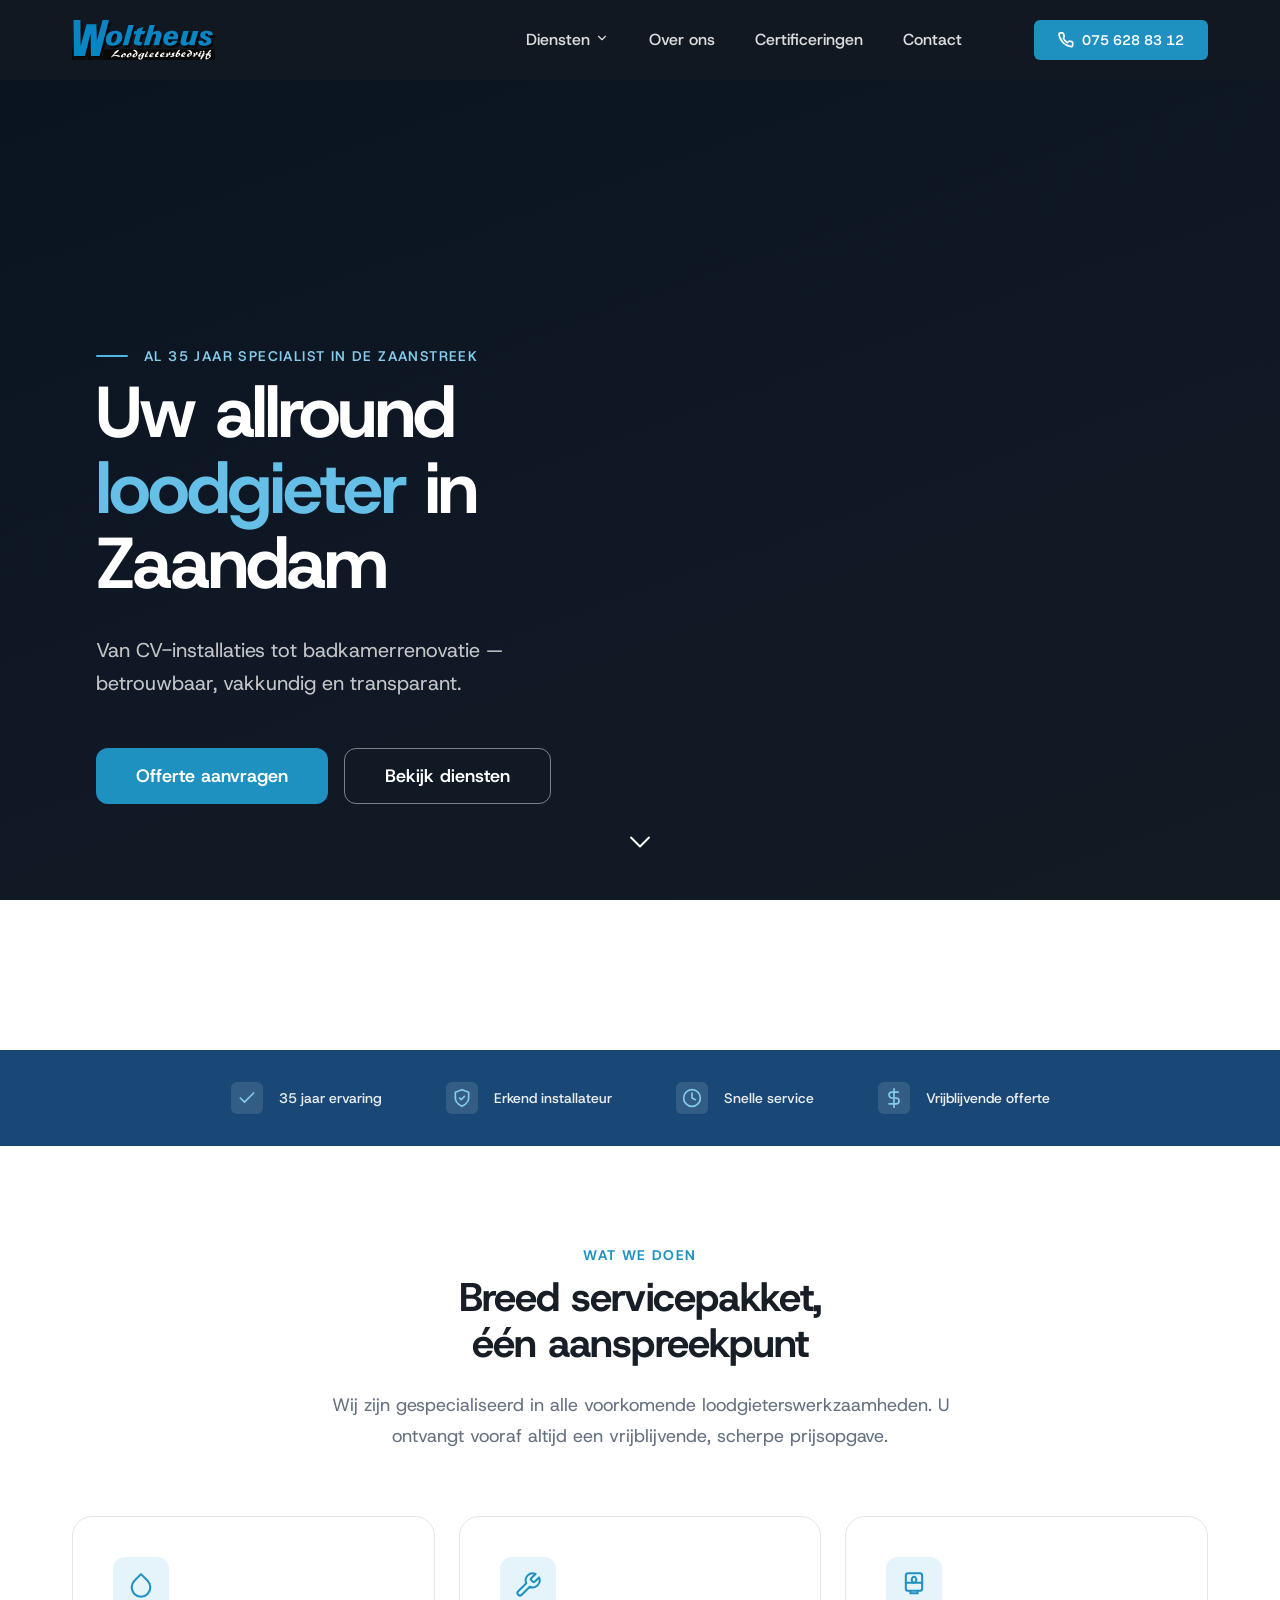
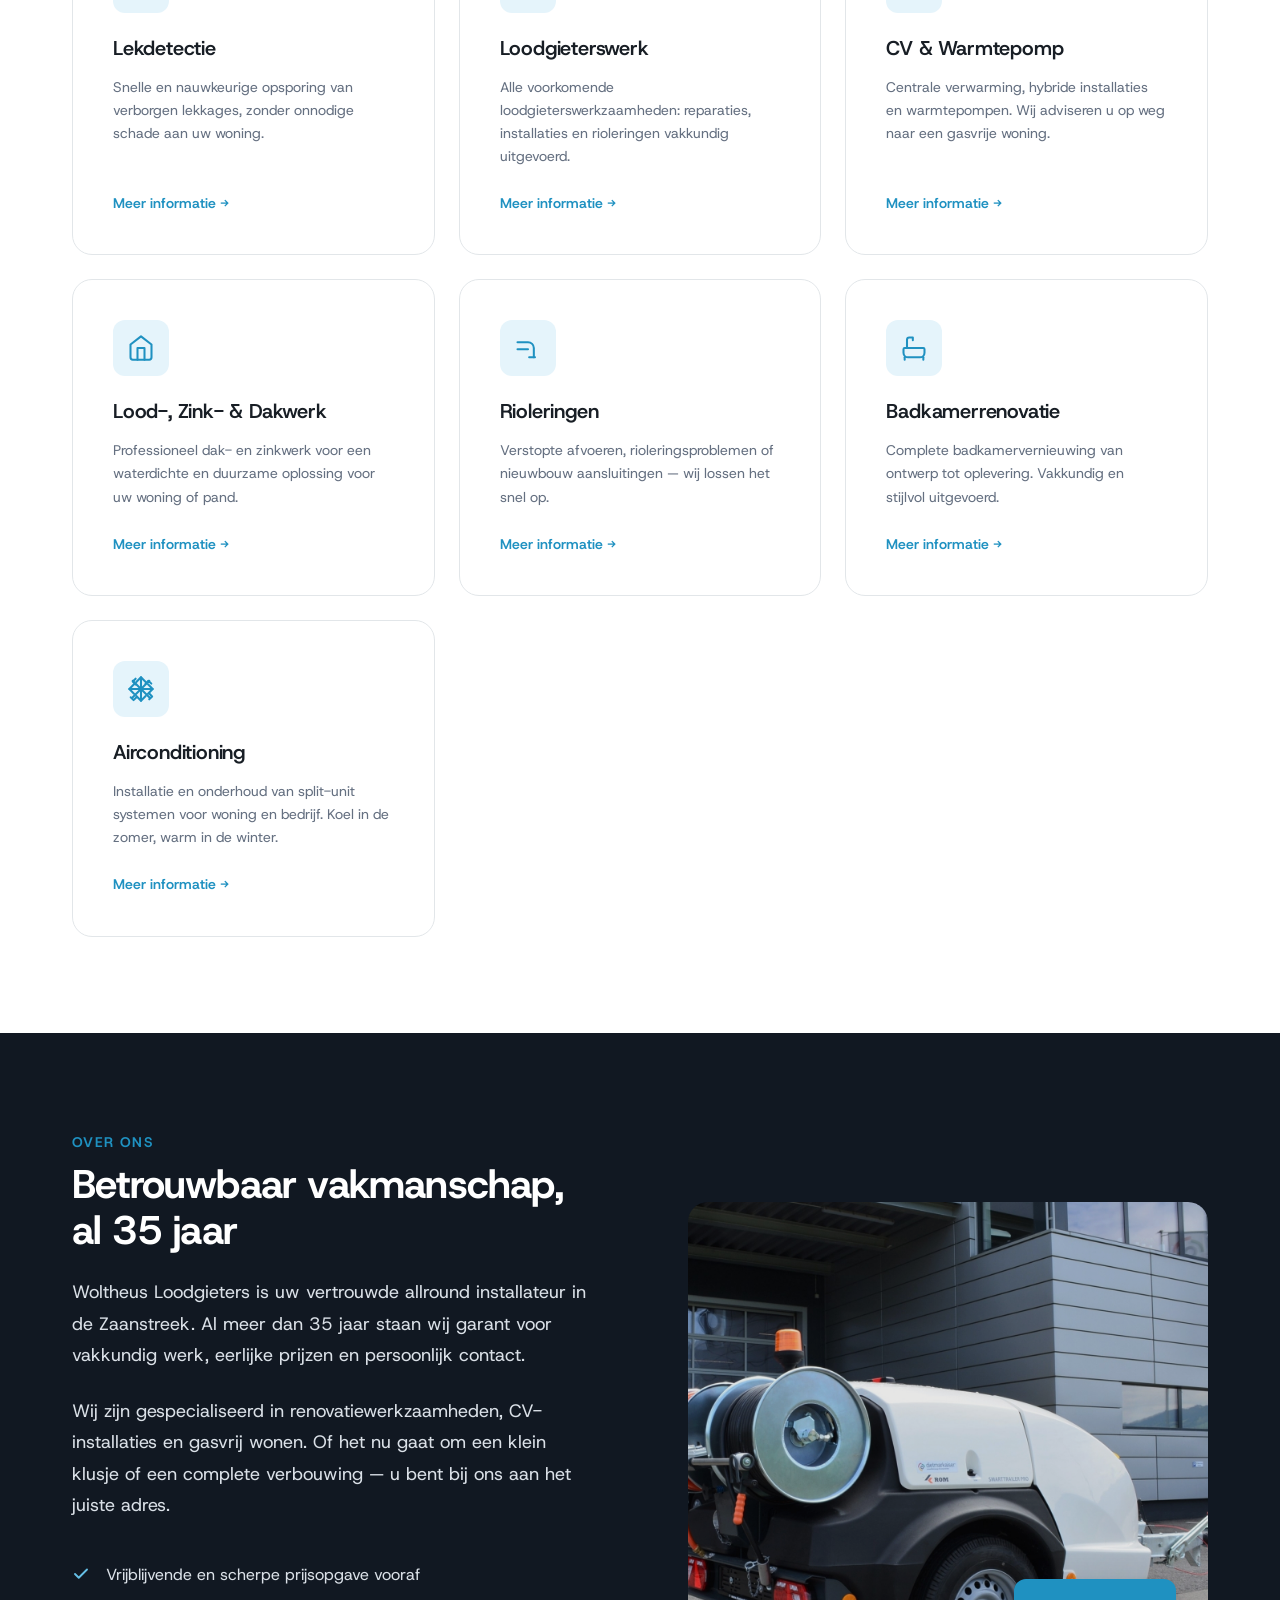
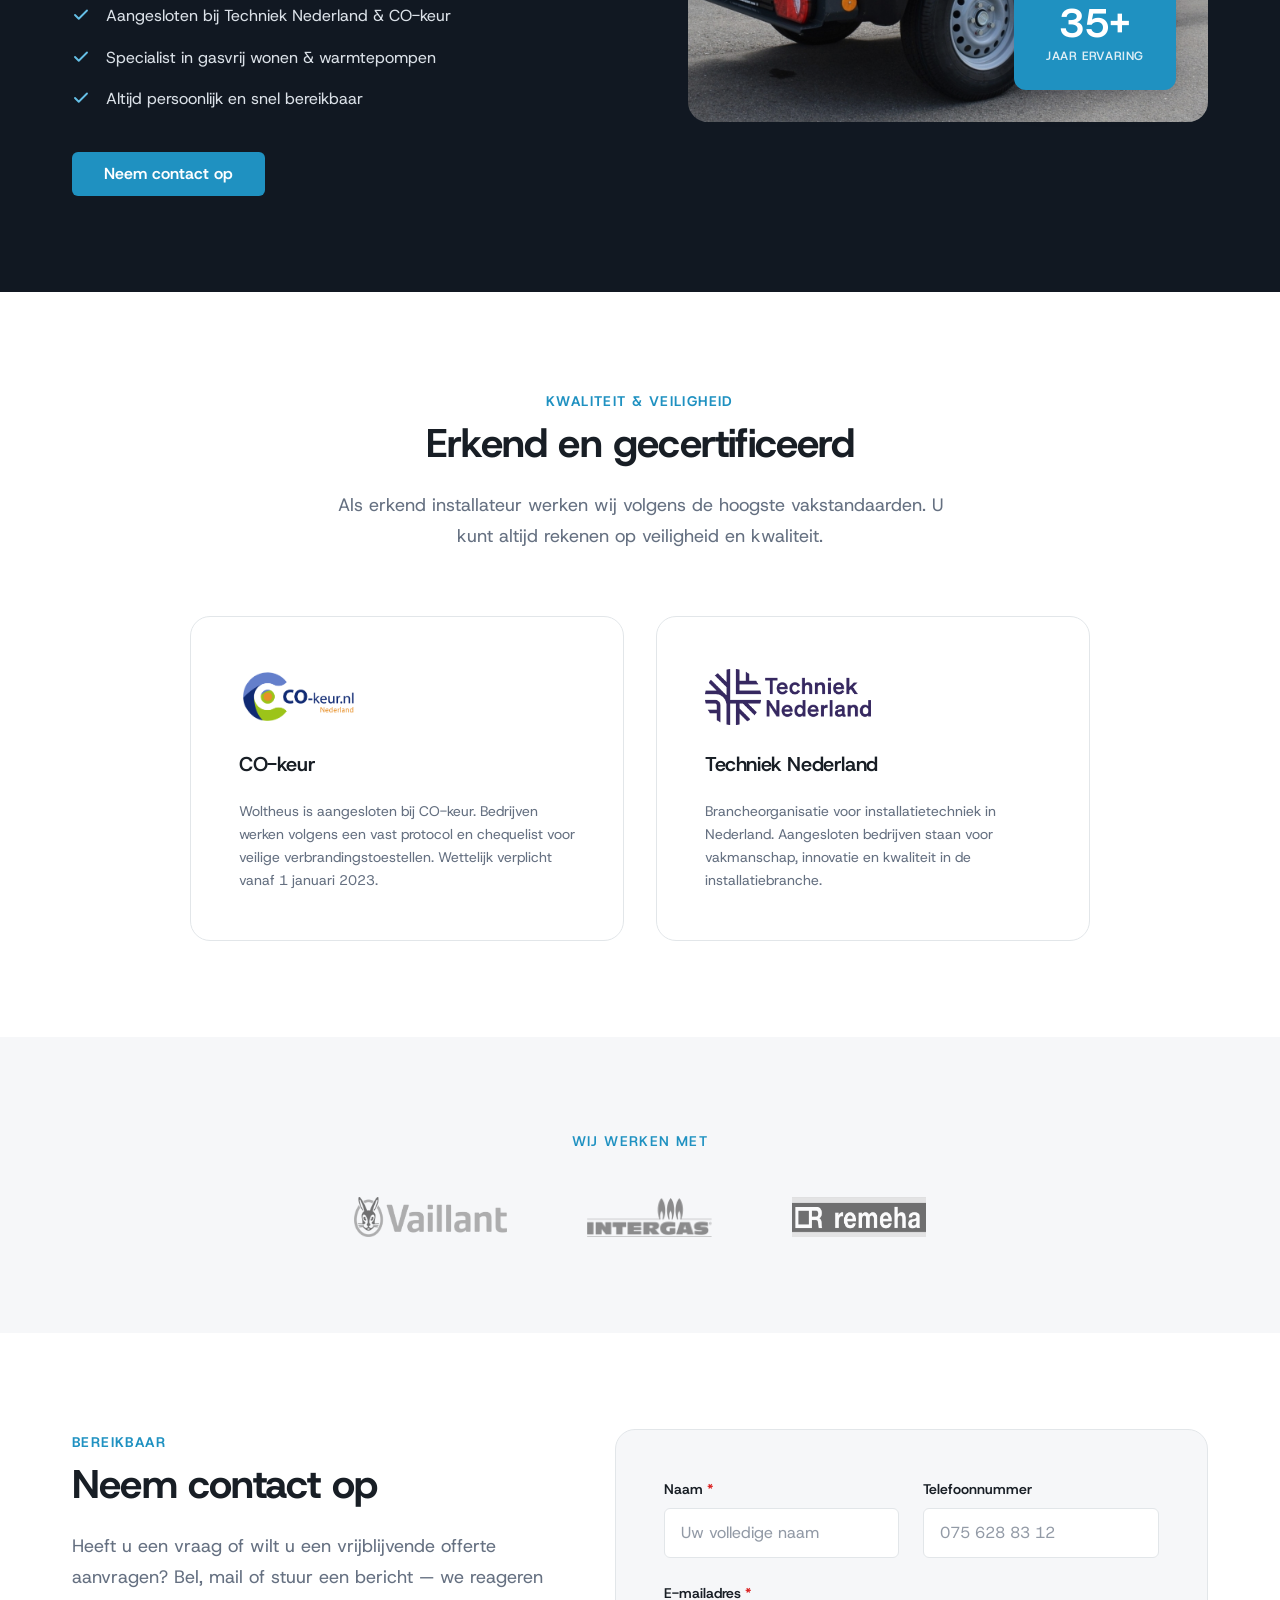
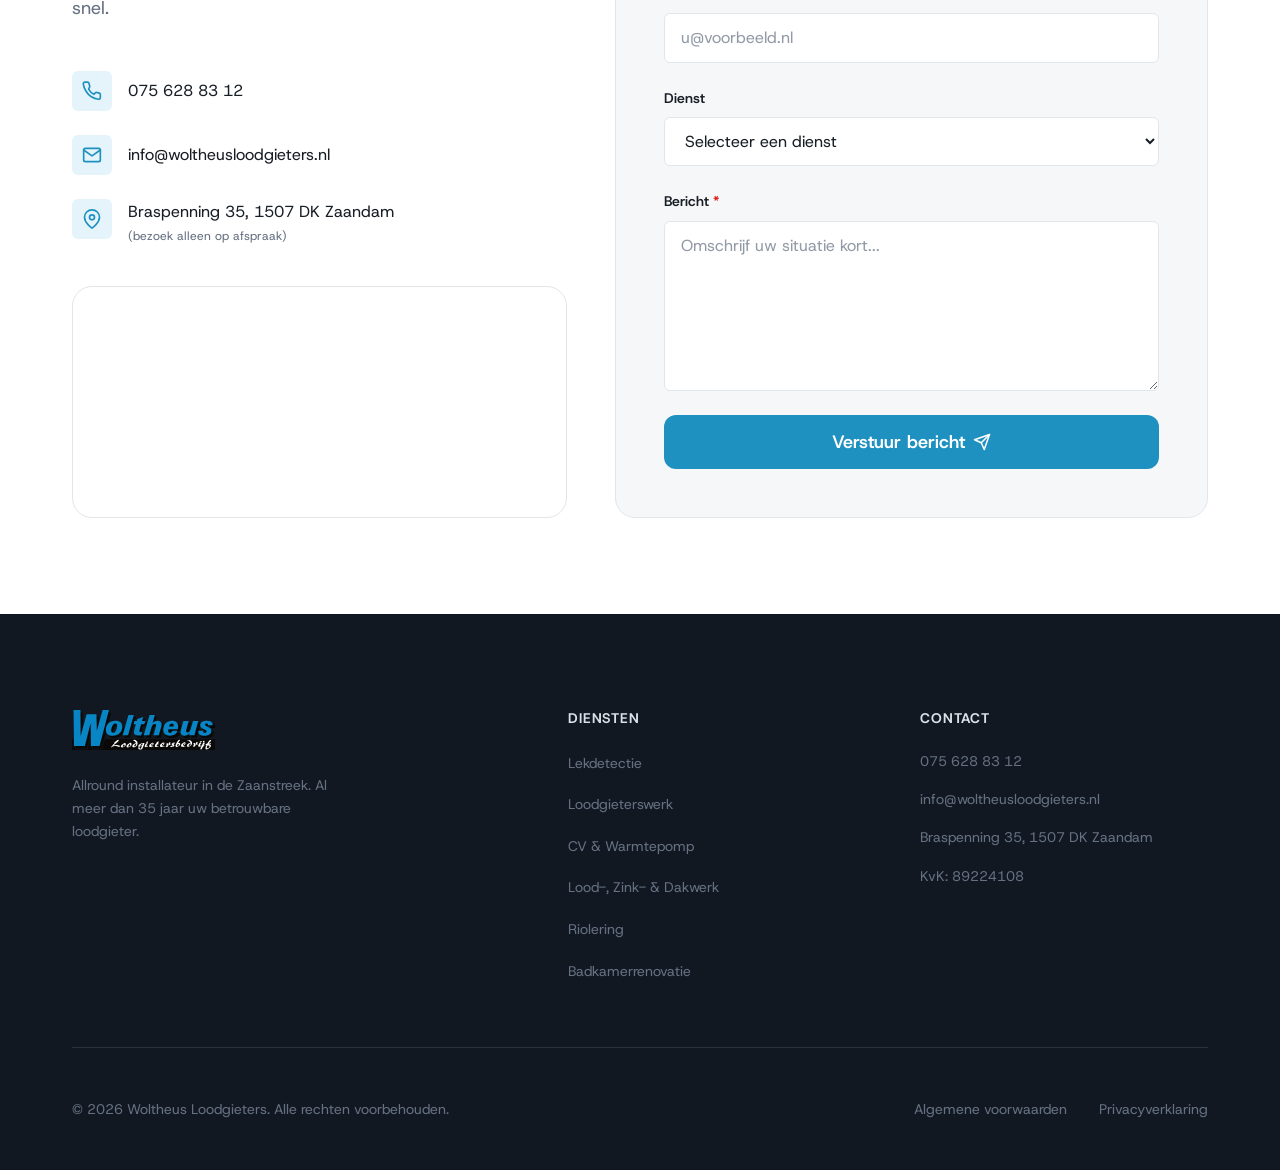
==== commit 7ffa1b5d: "Add files via upload" ====
--- a/index.html
+++ b/index.html
@@ -63,18 +63,19 @@
           <li class="nav-item-dropdown">
             <a href="#diensten" class="nav-link-diensten">
               Diensten
-              <svg class="dropdown-icon" viewBox="0 0 24 24" fill="none" stroke="currentColor" stroke-width="2" stroke-linecap="round" stroke-linejoin="round">
+              <svg class="dropdown-icon" viewBox="0 0 24 24" fill="none" stroke="currentColor" stroke-width="2"
+                stroke-linecap="round" stroke-linejoin="round">
                 <polyline points="6 9 12 15 18 9"></polyline>
               </svg>
             </a>
             <ul class="nav-dropdown" role="list">
+              <li><a href="./diensten/airco.html">Airconditioning</a></li>
+              <li><a href="./diensten/badkamerrenovatie.html">Badkamerrenovatie</a></li>
+              <li><a href="./diensten/cv-warmtepomp.html">CV & Warmtepomp</a></li>
+              <li><a href="./diensten/dakwerk.html">Dakwerk</a></li>
+              <li><a href="./diensten/lekdetectie.html">Lekdetectie</a></li>
               <li><a href="./diensten/loodgieterswerk.html">Loodgieterswerk</a></li>
-              <li><a href="./diensten/badkamerrenovatie.html">Badkamerrenovatie</a></li>
               <li><a href="./diensten/riolering.html">Riolering</a></li>
-              <li><a href="./diensten/dakwerk.html">Dakwerk</a></li>
-              <li><a href="./diensten/cv-warmtepomp.html">CV & Warmtepomp</a></li>
-              <li><a href="./diensten/airco.html">Airconditioning</a></li>
-              <li><a href="./diensten/lekdetectie.html">Lekdetectie</a></li>
             </ul>
           </li>
           <li><a href="#over">Over ons</a></li>
@@ -341,7 +342,7 @@
                   <path d="m8.11 19.07-2.47 2.47-2.47-2.47" />
                 </svg>
               </div>
-              <h3 class="service-card-title">Airco installatie &amp; Onderhoud</h3>
+              <h3 class="service-card-title">Airconditioning</h3>
               <p class="service-card-desc">Installatie en onderhoud van split-unit systemen voor woning en bedrijf. Koel
                 in de zomer, warm in de winter.</p>
               <span class="service-card-cta">Meer informatie →</span>
--- a/style.css
+++ b/style.css
@@ -28,7 +28,7 @@
   border: 1px solid var(--color-border);
   border-radius: var(--radius-md);
   box-shadow: var(--shadow-md);
-  padding: var(--space-2) 0;
+  padding: var(--space-2);
   min-width: 240px;
   opacity: 0;
   visibility: hidden;
@@ -40,7 +40,8 @@
 }
 
 .header-nav .nav-dropdown {
-  gap: 0 !important;
+  gap: 4px !important;
+  align-items: stretch;
 }
 
 .nav-item-dropdown:hover .nav-dropdown {
@@ -51,8 +52,11 @@
 
 .site-header .nav-dropdown a {
   display: block;
-  padding: 10px var(--space-4);
-  color: var(--color-text) !important;
+  width: 100%;
+  text-align: left;
+  border-radius: var(--radius-sm);
+  padding: 8px var(--space-2);
+  color: var(--color-text-muted) !important;
   font-size: var(--font-size-sm);
   font-weight: 500;
   transition: background-color var(--transition-fast), color var(--transition-fast);
@@ -61,7 +65,7 @@
 
 .site-header .nav-dropdown a:hover {
   background-color: var(--color-bg-muted) !important;
-  color: var(--color-brand) !important;
+  color: var(--color-accent) !important;
 }
 
 @media (max-width: 900px) {
@@ -1437,4 +1441,218 @@
     align-items: flex-start;
     gap: var(--space-2);
   }
-}+}
+
+/* ============================================================ */
+/* DIENSTEN PAGES CSS (EXTRACTED) */
+/* ============================================================ */
+
+.page-hero {
+      background: linear-gradient(160deg, hsl(215, 60%, 8%) 0%, hsl(215, 35%, 18%) 100%);
+      min-height: 60vh;
+      display: flex;
+      align-items: flex-end;
+      padding-bottom: 80px;
+      padding-top: var(--header-height);
+      position: relative;
+    }
+
+    .page-hero::after {
+      content: '';
+      position: absolute;
+      inset: 0;
+      background: radial-gradient(ellipse at 70% 50%, hsla(198, 72%, 44%, 0.12) 0%, transparent 65%);
+      pointer-events: none;
+    }
+
+    .page-hero-content {
+      position: relative;
+      z-index: 1;
+    }
+
+    .page-hero-eyebrow {
+      display: inline-flex;
+      align-items: center;
+      gap: var(--space-2);
+      font-size: var(--font-size-sm);
+      font-weight: 600;
+      letter-spacing: 0.1em;
+      text-transform: uppercase;
+      color: hsl(198, 72%, 72%);
+      margin-bottom: var(--space-4);
+    }
+
+    .page-hero-eyebrow::before {
+      content: '';
+      display: block;
+      width: 32px;
+      height: 2px;
+      background-color: hsl(198, 72%, 60%);
+      border-radius: var(--radius-full);
+    }
+
+    .page-hero-title {
+      font-size: clamp(var(--font-size-3xl), 6vw, var(--font-size-5xl));
+      font-weight: 700;
+      line-height: 1.05;
+      letter-spacing: -0.03em;
+      color: var(--color-text-on-dark);
+      margin-bottom: var(--space-4);
+    }
+
+    .page-hero-sub {
+      font-size: clamp(var(--font-size-base), 2vw, var(--font-size-lg));
+      color: rgba(255, 255, 255, 0.72);
+      max-width: 560px;
+      line-height: 1.65;
+    }
+
+    .site-header {
+      background-color: var(--color-bg-dark);
+    }
+
+    .service-detail {
+      padding-block: var(--space-12);
+    }
+
+    .service-detail-grid {
+      display: grid;
+      grid-template-columns: 1fr 360px;
+      gap: var(--space-12);
+      align-items: start;
+    }
+
+    .service-detail-body h2 {
+      font-size: clamp(var(--font-size-2xl), 4vw, var(--font-size-3xl));
+      margin-bottom: var(--space-3);
+    }
+
+    .service-intro {
+      font-size: var(--font-size-md);
+      color: var(--color-text-muted);
+      line-height: 1.75;
+      margin-bottom: var(--space-6);
+    }
+
+    .service-detail-body p {
+      font-size: var(--font-size-base);
+      color: var(--color-text-muted);
+      line-height: 1.75;
+      margin-bottom: var(--space-4);
+    }
+
+    .service-feature-list {
+      list-style: none;
+      margin: var(--space-6) 0;
+      display: flex;
+      flex-direction: column;
+      gap: var(--space-2);
+    }
+
+    .service-feature-list li {
+      display: flex;
+      align-items: flex-start;
+      gap: var(--space-2);
+      font-size: var(--font-size-base);
+      color: var(--color-text);
+    }
+
+    .service-feature-list li svg {
+      flex-shrink: 0;
+      margin-top: 3px;
+      color: var(--color-accent);
+    }
+
+    .service-sidebar-card {
+      background-color: var(--color-bg-dark);
+      border-radius: var(--radius-lg);
+      padding: var(--space-6);
+      color: var(--color-text-on-dark);
+      position: sticky;
+      top: calc(var(--header-height) + var(--space-4));
+    }
+
+    .service-sidebar-card h3 {
+      font-size: var(--font-size-lg);
+      margin-bottom: var(--space-2);
+      color: var(--color-text-on-dark);
+    }
+
+    .service-sidebar-card p {
+      font-size: var(--font-size-sm);
+      color: var(--color-text-light);
+      line-height: 1.65;
+      margin-bottom: var(--space-5);
+    }
+
+    .service-sidebar-card .btn {
+      display: flex;
+      width: 100%;
+      justify-content: center;
+    }
+
+    .sidebar-contact-list {
+      margin-top: var(--space-5);
+      display: flex;
+      flex-direction: column;
+      gap: var(--space-2);
+      border-top: 1px solid var(--color-border-dark);
+      padding-top: var(--space-4);
+    }
+
+    .sidebar-contact-list li {
+      display: flex;
+      align-items: center;
+      gap: var(--space-2);
+      font-size: var(--font-size-sm);
+      color: var(--color-text-light);
+    }
+
+    .sidebar-contact-list li a {
+      color: hsl(198, 72%, 65%);
+      transition: color var(--transition-fast);
+    }
+
+    .sidebar-contact-list li a:hover {
+      color: var(--color-text-on-dark);
+    }
+
+    .service-cta {
+      background: linear-gradient(135deg, var(--color-brand) 0%, hsl(210, 65%, 20%) 100%);
+      padding-block: var(--space-12);
+      text-align: center;
+      color: var(--color-text-on-dark);
+    }
+
+    .service-cta h2 {
+      font-size: clamp(var(--font-size-2xl), 4vw, var(--font-size-3xl));
+      margin-bottom: var(--space-3);
+      color: var(--color-text-on-dark);
+    }
+
+    .service-cta p {
+      font-size: var(--font-size-md);
+      color: rgba(255, 255, 255, 0.78);
+      max-width: 560px;
+      margin-inline: auto;
+      margin-bottom: var(--space-6);
+      line-height: 1.65;
+    }
+
+    .service-cta-actions {
+      display: flex;
+      justify-content: center;
+      flex-wrap: wrap;
+      gap: var(--space-3);
+    }
+
+    @media (max-width: 900px) {
+      .service-detail-grid {
+        grid-template-columns: 1fr;
+      }
+
+      .service-sidebar-card {
+        position: static;
+      }
+    }
+
